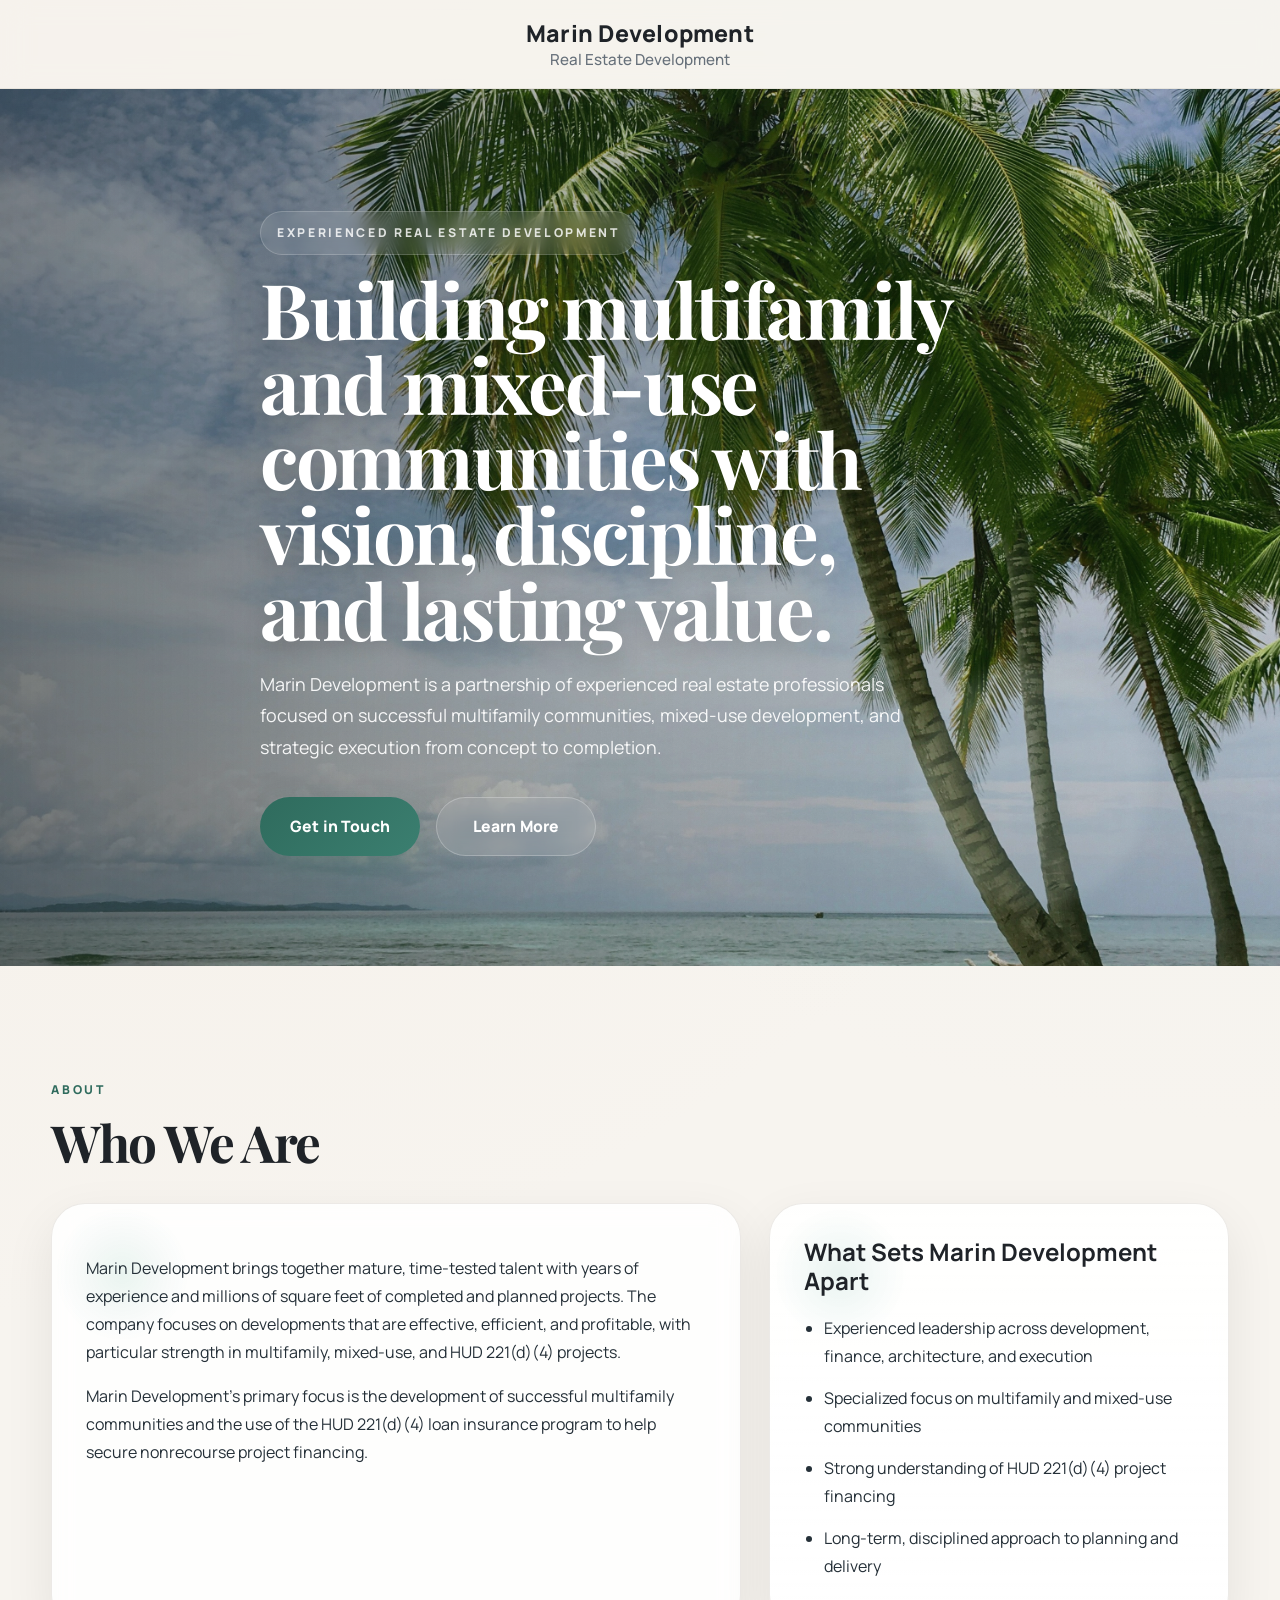
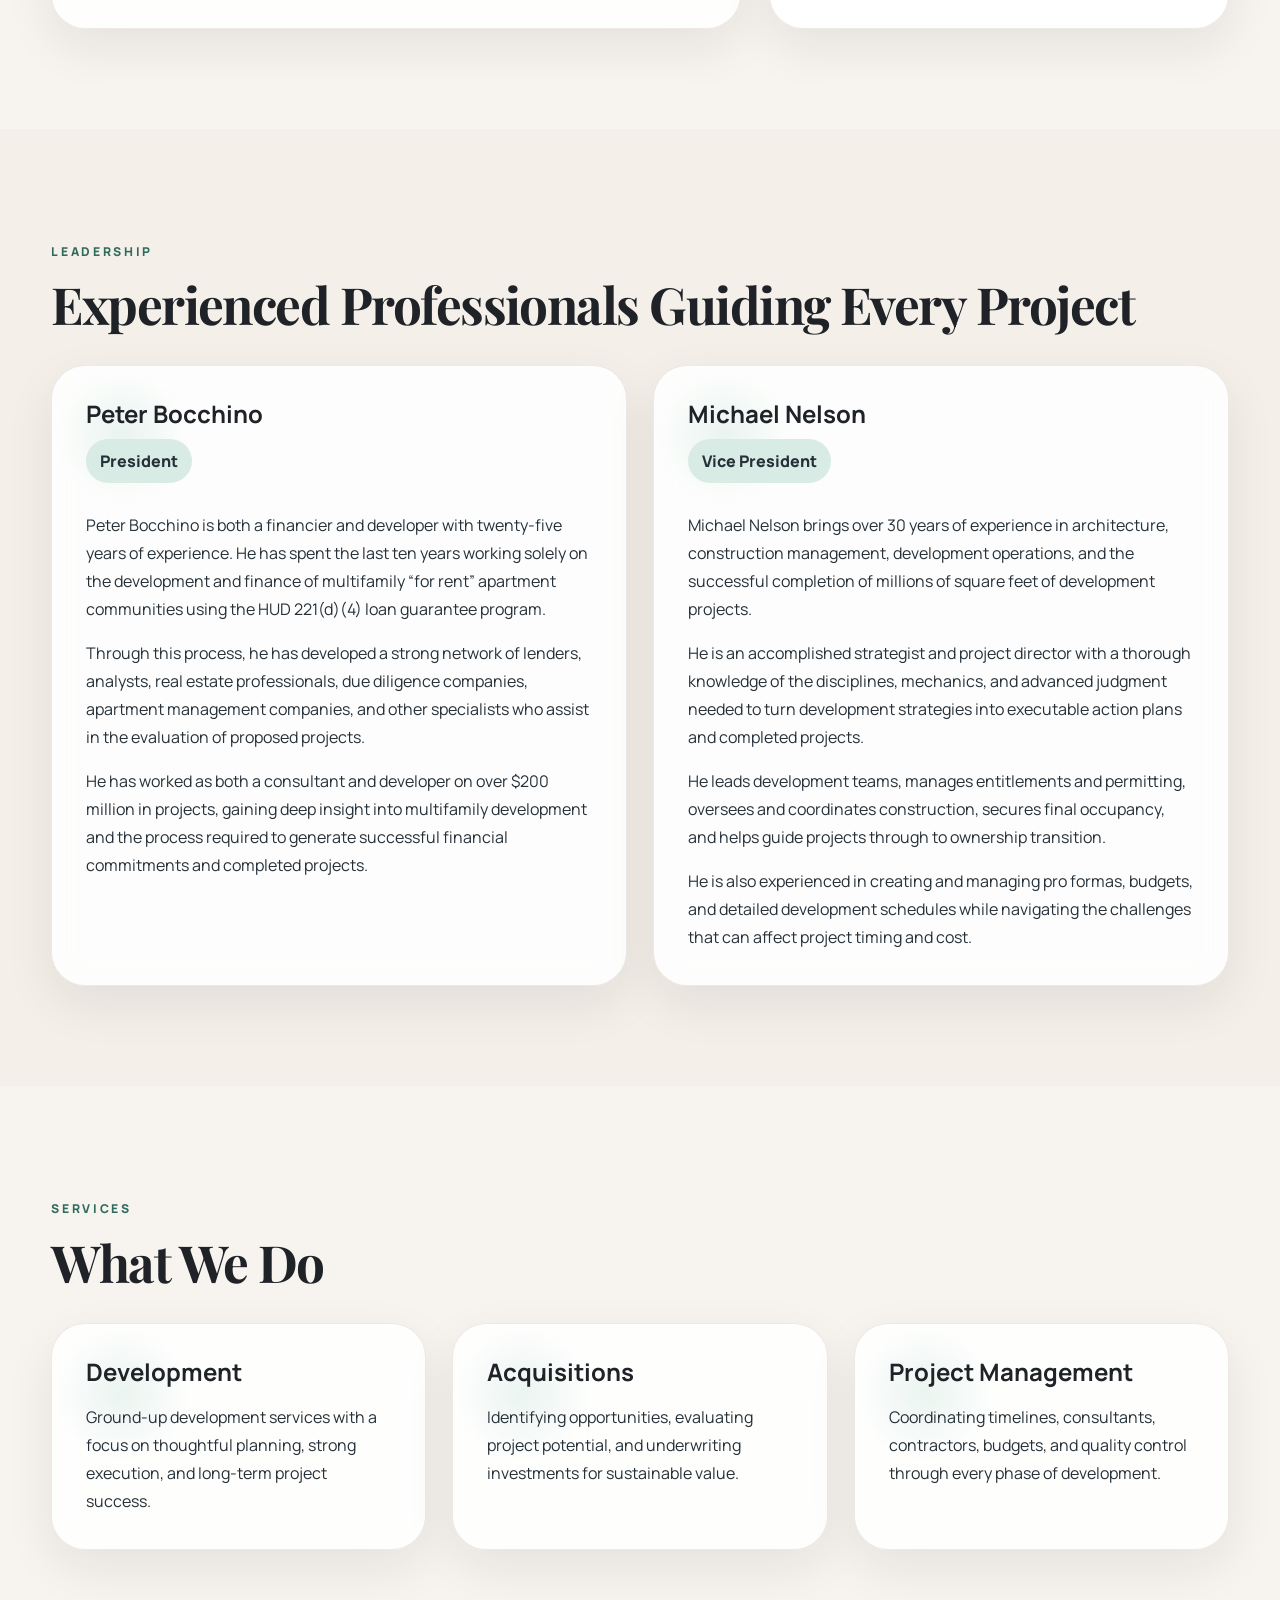
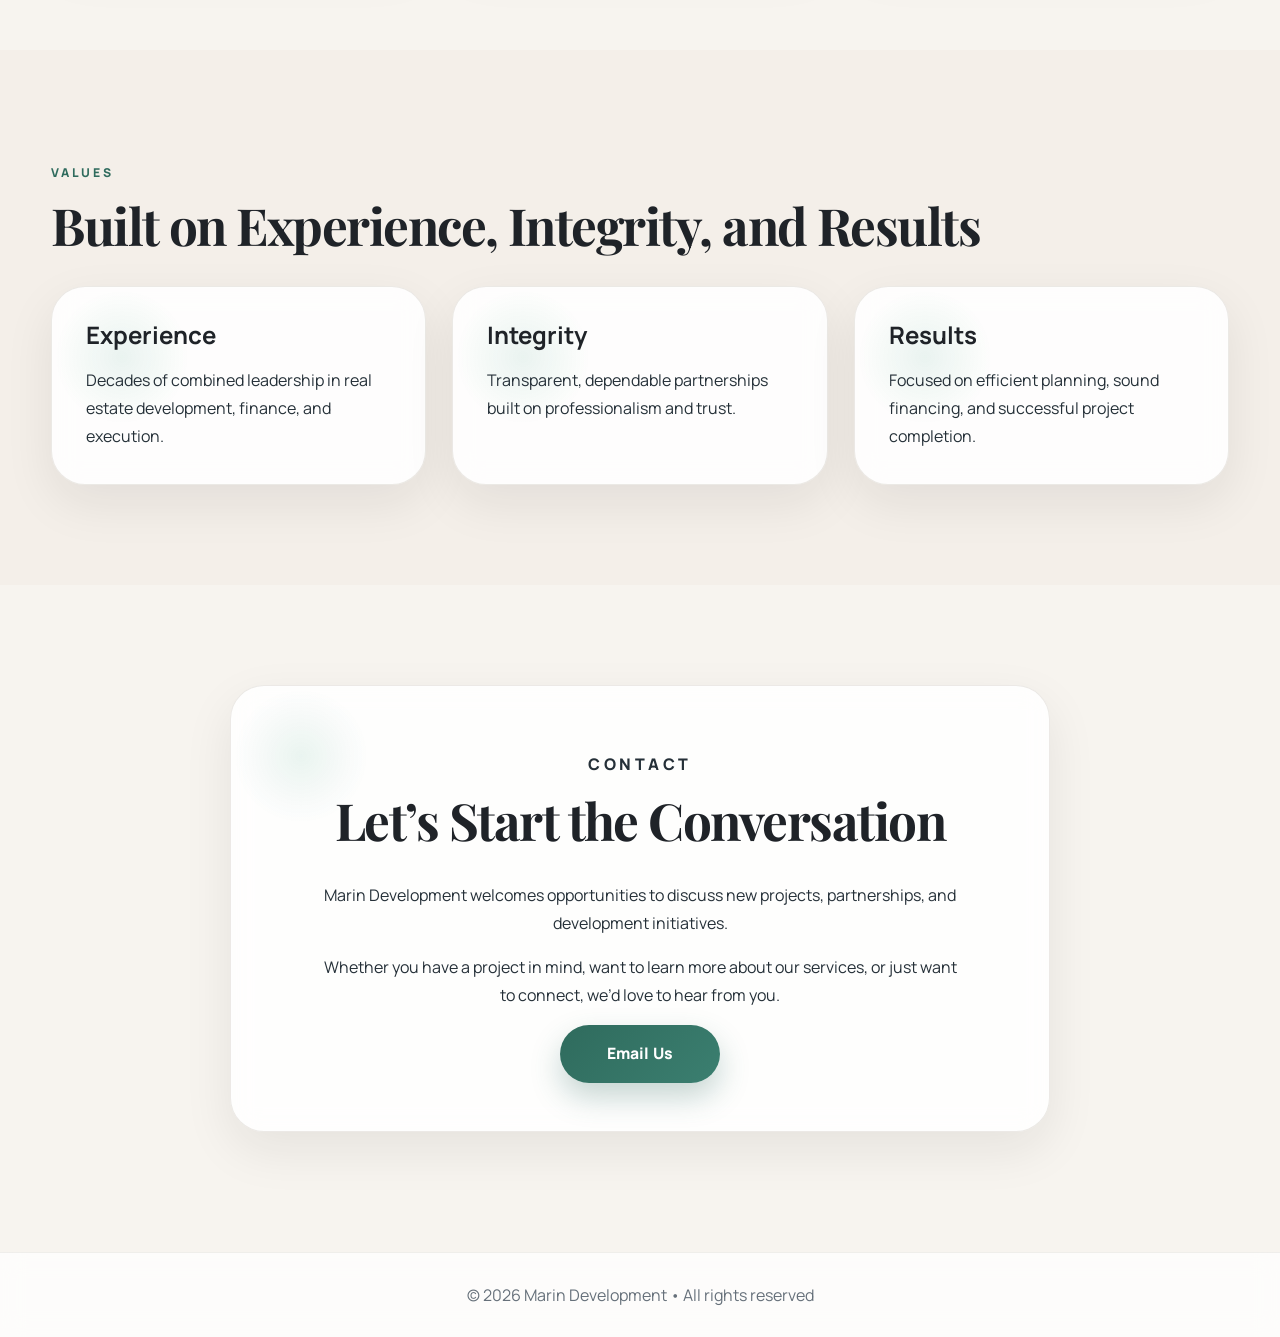
==== index.html @ bbf85ae3 "polish" ====
<!DOCTYPE html>
<html lang="en">
<head>
  <meta charset="UTF-8" />
  <meta name="viewport" content="width=device-width, initial-scale=1.0" />
  <title>Marin Development | Real Estate Development</title>
  <link rel="stylesheet" href="styles.css" />
</head>
<body>
<header class="minimal-header">
  <div class="container">
    <div class="brand center">
      <strong>Marin Development</strong>
      <span>Real Estate Development</span>
    </div>
  </div>
</header>

  <main>
    <section id="home" class="hero hero-home">
      <div class="container hero-content">
        <p class="eyebrow">Experienced Real Estate Development</p>
        <h1>Building multifamily and mixed-use communities with vision, discipline, and lasting value.</h1>
        <p class="hero-text">
          Marin Development is a partnership of experienced real estate professionals
          focused on successful multifamily communities, mixed-use development, and
          strategic execution from concept to completion.
        </p>
        <div class="hero-actions">
          <a class="btn" href="#contact">Get in Touch</a>
          <a class="btn btn-secondary" href="#about">Learn More</a>
        </div>
      </div>
    </section>

    <section id="about" class="section">
      <div class="container">
        <p class="section-kicker">About</p>
        <h2 class="section-title">Who We Are</h2>

        <div class="about-layout">
          <div class="card">
            <p>
              Marin Development brings together mature, time-tested talent with years of
              experience and millions of square feet of completed and planned projects.
              The company focuses on developments that are effective, efficient, and profitable,
              with particular strength in multifamily, mixed-use, and HUD 221(d)(4) projects.
            </p>
            <p>
              Marin Development’s primary focus is the development of successful multifamily
              communities and the use of the HUD 221(d)(4) loan insurance program to help
              secure nonrecourse project financing.
            </p>
          </div>

          <div class="card highlight-card">
            <h3>What Sets Marin Development Apart</h3>
            <ul class="feature-list">
              <li>Experienced leadership across development, finance, architecture, and execution</li>
              <li>Specialized focus on multifamily and mixed-use communities</li>
              <li>Strong understanding of HUD 221(d)(4) project financing</li>
              <li>Long-term, disciplined approach to planning and delivery</li>
            </ul>
          </div>
        </div>
      </div>
    </section>

    <section id="leadership" class="section section-alt">
      <div class="container">
        <p class="section-kicker">Leadership</p>
        <h2 class="section-title">Experienced Professionals Guiding Every Project</h2>

        <div class="grid leadership-grid">
          <div class="card leader-card">
            <h3>Peter Bocchino</h3>
            <p class="role">President</p>
            <p>
              Peter Bocchino is both a financier and developer with twenty-five years of
              experience. He has spent the last ten years working solely on the development
              and finance of multifamily “for rent” apartment communities using the HUD
              221(d)(4) loan guarantee program.
            </p>
            <p>
              Through this process, he has developed a strong network of lenders, analysts,
              real estate professionals, due diligence companies, apartment management
              companies, and other specialists who assist in the evaluation of proposed projects.
            </p>
            <p>
              He has worked as both a consultant and developer on over $200 million in projects,
              gaining deep insight into multifamily development and the process required to
              generate successful financial commitments and completed projects.
            </p>
          </div>

          <div class="card leader-card">
            <h3>Michael Nelson</h3>
            <p class="role">Vice President</p>
            <p>
              Michael Nelson brings over 30 years of experience in architecture, construction
              management, development operations, and the successful completion of millions
              of square feet of development projects.
            </p>
            <p>
              He is an accomplished strategist and project director with a thorough knowledge
              of the disciplines, mechanics, and advanced judgment needed to turn development
              strategies into executable action plans and completed projects.
            </p>
            <p>
              He leads development teams, manages entitlements and permitting, oversees and
              coordinates construction, secures final occupancy, and helps guide projects
              through to ownership transition.
            </p>
            <p>
              He is also experienced in creating and managing pro formas, budgets, and detailed
              development schedules while navigating the challenges that can affect project
              timing and cost.
            </p>
          </div>
        </div>
      </div>
    </section>

    <section id="services" class="section">
      <div class="container">
        <p class="section-kicker">Services</p>
        <h2 class="section-title">What We Do</h2>

        <section class="grid">
          <div class="card">
            <h3>Development</h3>
            <p>
              Ground-up development services with a focus on thoughtful planning,
              strong execution, and long-term project success.
            </p>
          </div>
          <div class="card">
            <h3>Acquisitions</h3>
            <p>
              Identifying opportunities, evaluating project potential, and underwriting
              investments for sustainable value.
            </p>
          </div>
          <div class="card">
            <h3>Project Management</h3>
            <p>
              Coordinating timelines, consultants, contractors, budgets, and quality control
              through every phase of development.
            </p>
          </div>
        </section>
      </div>
    </section>

    <section id="values" class="section section-alt">
      <div class="container">
        <p class="section-kicker">Values</p>
        <h2 class="section-title">Built on Experience, Integrity, and Results</h2>

        <section class="grid">
          <div class="card">
            <h3>Experience</h3>
            <p>Decades of combined leadership in real estate development, finance, and execution.</p>
          </div>
          <div class="card">
            <h3>Integrity</h3>
            <p>Transparent, dependable partnerships built on professionalism and trust.</p>
          </div>
          <div class="card">
            <h3>Results</h3>
            <p>Focused on efficient planning, sound financing, and successful project completion.</p>
          </div>
        </section>
      </div>
    </section>

    <section id="contact" class="section contact-section">
      <div class="container">
        <div class="card contact-card">
          <p class="section-kicker">Contact</p>
          <h2 class="section-title">Let’s Start the Conversation</h2>
          <p>
            Marin Development welcomes opportunities to discuss new projects,
            partnerships, and development initiatives.
          </p>
          <p>
            Whether you have a project in mind, want to learn more about our services,
            or just want to connect, we’d love to hear from you.
          </p>
          <a class="btn" href="mailto:peterabocchino@cox.net">Email Us</a>
        </div>
      </div>
    </section>
  </main>

  <footer class="footer">
    <div class="container">
      © <span id="year"></span> Marin Development • All rights reserved
    </div>
  </footer>

  <script>
    document.getElementById("year").textContent = new Date().getFullYear();
  </script>
</body>
</html>
---- styles.css ----
@import url('https://fonts.googleapis.com/css2?family=Manrope:wght@400;500;600;700;800&family=Playfair+Display:wght@600;700&display=swap');

html {
  scroll-behavior: smooth;
}

:root {
  --bg: #f7f4ef;
  --bg-soft: #f1ebe3;
  --surface: rgba(255, 255, 255, 0.72);
  --surface-strong: rgba(255, 255, 255, 0.88);
  --text: #1f2328;
  --muted: #66707a;
  --primary: #2f6b5d;
  --primary-dark: #214d43;
  --primary-soft: #d8ebe5;
  --accent: #ead7c2;
  --border: rgba(83, 63, 42, 0.11);
  --shadow: 0 18px 50px rgba(23, 29, 28, 0.08);
  --shadow-hover: 0 28px 70px rgba(23, 29, 28, 0.14);
  --radius-xl: 34px;
  --radius-lg: 26px;
  --radius-md: 18px;
  --max-width: 1180px;
}

* {
  box-sizing: border-box;
}

body {
  margin: 0;
  font-family: "Manrope", Arial, Helvetica, sans-serif;
  color: var(--text);
  background:
    radial-gradient(circle at top left, rgba(234, 215, 194, 0.22), transparent 28%),
    radial-gradient(circle at top right, rgba(216, 235, 229, 0.26), transparent 24%),
    var(--bg);
  line-height: 1.75;
}

img {
  max-width: 100%;
  display: block;
}

a {
  color: inherit;
  text-decoration: none;
}

.container {
  width: min(92%, var(--max-width));
  margin: 0 auto;
}

header {
  position: sticky;
  top: 0;
  z-index: 1000;
  backdrop-filter: blur(14px);
  background: rgba(247, 244, 239, 0.78);
  border-bottom: 1px solid rgba(83, 63, 42, 0.08);
}

.minimal-header {
  padding: 20px 0;
}

.brand {
  display: flex;
  flex-direction: column;
  line-height: 1.15;
}

.brand.center {
  align-items: center;
  text-align: center;
}

.brand strong {
  font-size: 1.45rem;
  font-weight: 800;
  letter-spacing: 0.01em;
}

.brand span {
  margin-top: 4px;
  font-size: 0.95rem;
  color: var(--muted);
  font-weight: 500;
}

.hero {
  position: relative;
  overflow: hidden;
}

.hero-home {
  min-height: 88vh;
  display: flex;
  align-items: center;
  background:
    linear-gradient(90deg, rgba(18, 25, 24, 0.58) 0%, rgba(18, 25, 24, 0.34) 42%, rgba(18, 25, 24, 0.18) 100%),
    url("beach.jpg") center center / cover no-repeat;
}

.hero-home::before,
.hero-home::after {
  content: "";
  position: absolute;
  border-radius: 999px;
  pointer-events: none;
  filter: blur(8px);
}

.hero-home::before {
  width: 340px;
  height: 340px;
  left: -110px;
  top: 80px;
  background: rgba(255, 255, 255, 0.10);
}

.hero-home::after {
  width: 240px;
  height: 240px;
  right: 10%;
  bottom: 60px;
  background: rgba(216, 235, 229, 0.14);
}

.hero-content {
  position: relative;
  z-index: 2;
  max-width: 760px;
  padding: 110px 0 110px;
  color: #fff;
}

.eyebrow,
.section-kicker {
  display: inline-block;
  letter-spacing: 0.22em;
  text-transform: uppercase;
  font-size: 0.76rem;
  font-weight: 800;
  margin-bottom: 16px;
}

.eyebrow {
  color: rgba(255, 255, 255, 0.82);
  padding: 10px 16px;
  border-radius: 999px;
  background: rgba(255, 255, 255, 0.10);
  border: 1px solid rgba(255, 255, 255, 0.18);
  backdrop-filter: blur(8px);
}

.section-kicker {
  color: var(--primary);
}

.hero h1 {
  margin: 0 0 22px;
  font-family: "Playfair Display", Georgia, serif;
  font-size: clamp(3rem, 6vw, 5.5rem);
  line-height: 0.98;
  letter-spacing: -0.03em;
  max-width: 900px;
  text-wrap: balance;
  color: #fff;
  text-shadow: 0 8px 24px rgba(0, 0, 0, 0.20);
}

.hero-text {
  max-width: 680px;
  margin: 0 0 34px;
  font-size: 1.12rem;
  color: rgba(255, 255, 255, 0.92);
}

.hero-actions {
  display: flex;
  gap: 16px;
  flex-wrap: wrap;
}

.btn {
  display: inline-flex;
  align-items: center;
  justify-content: center;
  min-width: 160px;
  padding: 15px 28px;
  border-radius: 999px;
  font-weight: 800;
  font-size: 0.98rem;
  letter-spacing: 0.01em;
  transition:
    transform 0.22s ease,
    box-shadow 0.22s ease,
    background 0.22s ease,
    border-color 0.22s ease;
}

.btn:hover {
  transform: translateY(-3px) scale(1.01);
}

.btn {
  color: #fff;
  background: linear-gradient(135deg, var(--primary), #3b7f70);
  box-shadow: 0 14px 30px rgba(47, 107, 93, 0.28);
}

.btn:hover {
  background: linear-gradient(135deg, var(--primary-dark), var(--primary));
  box-shadow: 0 20px 34px rgba(33, 77, 67, 0.34);
}

.btn-secondary {
  background: rgba(255, 255, 255, 0.10);
  color: #fff;
  border: 1px solid rgba(255, 255, 255, 0.24);
  box-shadow: none;
  backdrop-filter: blur(10px);
}

.btn-secondary:hover {
  background: rgba(255, 255, 255, 0.18);
  box-shadow: 0 14px 30px rgba(0, 0, 0, 0.12);
}

.section {
  position: relative;
  padding: 100px 0;
}

.section-alt {
  background:
    linear-gradient(180deg, rgba(255, 255, 255, 0.20), rgba(255, 255, 255, 0.20)),
    var(--bg-soft);
}

.section-title {
  margin: 0 0 34px;
  font-family: "Playfair Display", Georgia, serif;
  font-size: clamp(2.5rem, 4vw, 4rem);
  line-height: 1.04;
  letter-spacing: -0.03em;
  text-wrap: balance;
}

.about-layout {
  display: grid;
  grid-template-columns: 1.5fr 1fr;
  gap: 28px;
}

.grid {
  display: grid;
  grid-template-columns: repeat(3, 1fr);
  gap: 26px;
}

.leadership-grid {
  grid-template-columns: repeat(2, 1fr);
}

.card {
  position: relative;
  overflow: hidden;
  background: var(--surface-strong);
  border: 1px solid var(--border);
  border-radius: var(--radius-xl);
  padding: 34px;
  box-shadow: var(--shadow);
  backdrop-filter: blur(14px);
  transition:
    transform 0.25s ease,
    box-shadow 0.25s ease,
    border-color 0.25s ease;
}

.card::before {
  content: "";
  position: absolute;
  inset: 0 auto auto 0;
  width: 140px;
  height: 140px;
  background: radial-gradient(circle, rgba(216, 235, 229, 0.55), transparent 68%);
  pointer-events: none;
}

.card:hover {
  transform: translateY(-6px);
  box-shadow: var(--shadow-hover);
  border-color: rgba(47, 107, 93, 0.16);
}

.card h3 {
  position: relative;
  margin: 0 0 12px;
  font-size: 1.5rem;
  line-height: 1.2;
}

.card p,
.card li {
  position: relative;
  font-size: 1rem;
  color: #253038;
}

.card p:last-child {
  margin-bottom: 0;
}

.highlight-card {
  background:
    linear-gradient(180deg, rgba(255, 255, 255, 0.75), rgba(255, 255, 255, 0.88)),
    var(--surface);
}

.feature-list {
  padding-left: 20px;
  margin: 18px 0 0;
}

.feature-list li {
  margin-bottom: 14px;
}

.role {
  display: inline-block;
  margin: -2px 0 12px;
  padding: 8px 14px;
  border-radius: 999px;
  background: var(--primary-soft);
  color: var(--primary-dark);
  font-size: 0.9rem;
  font-weight: 800;
}

.contact-section {
  padding-bottom: 120px;
}

.contact-card {
  max-width: 820px;
  margin: 0 auto;
  text-align: center;
  padding: 48px 42px;
}

.contact-card p {
  max-width: 640px;
  margin-left: auto;
  margin-right: auto;
}

.footer {
  border-top: 1px solid rgba(83, 63, 42, 0.08);
  padding: 28px 0;
  text-align: center;
  color: var(--muted);
  background: rgba(255, 255, 255, 0.75);
  backdrop-filter: blur(12px);
}

@media (max-width: 980px) {
  .about-layout,
  .grid,
  .leadership-grid {
    grid-template-columns: 1fr;
  }

  .hero-home {
    min-height: auto;
  }

  .hero-content {
    padding: 92px 0 84px;
  }

  .section {
    padding: 82px 0;
  }
}

@media (max-width: 640px) {
  .minimal-header {
    padding: 16px 0;
  }

  .brand strong {
    font-size: 1.2rem;
  }

  .hero h1 {
    font-size: clamp(2.4rem, 10vw, 3.5rem);
  }

  .hero-text {
    font-size: 1rem;
  }

  .card,
  .contact-card {
    padding: 26px;
    border-radius: 24px;
  }

  .btn {
    width: 100%;
  }

  .hero-actions {
    flex-direction: column;
  }

  .section-title {
    font-size: clamp(2rem, 9vw, 2.7rem);
  }
}
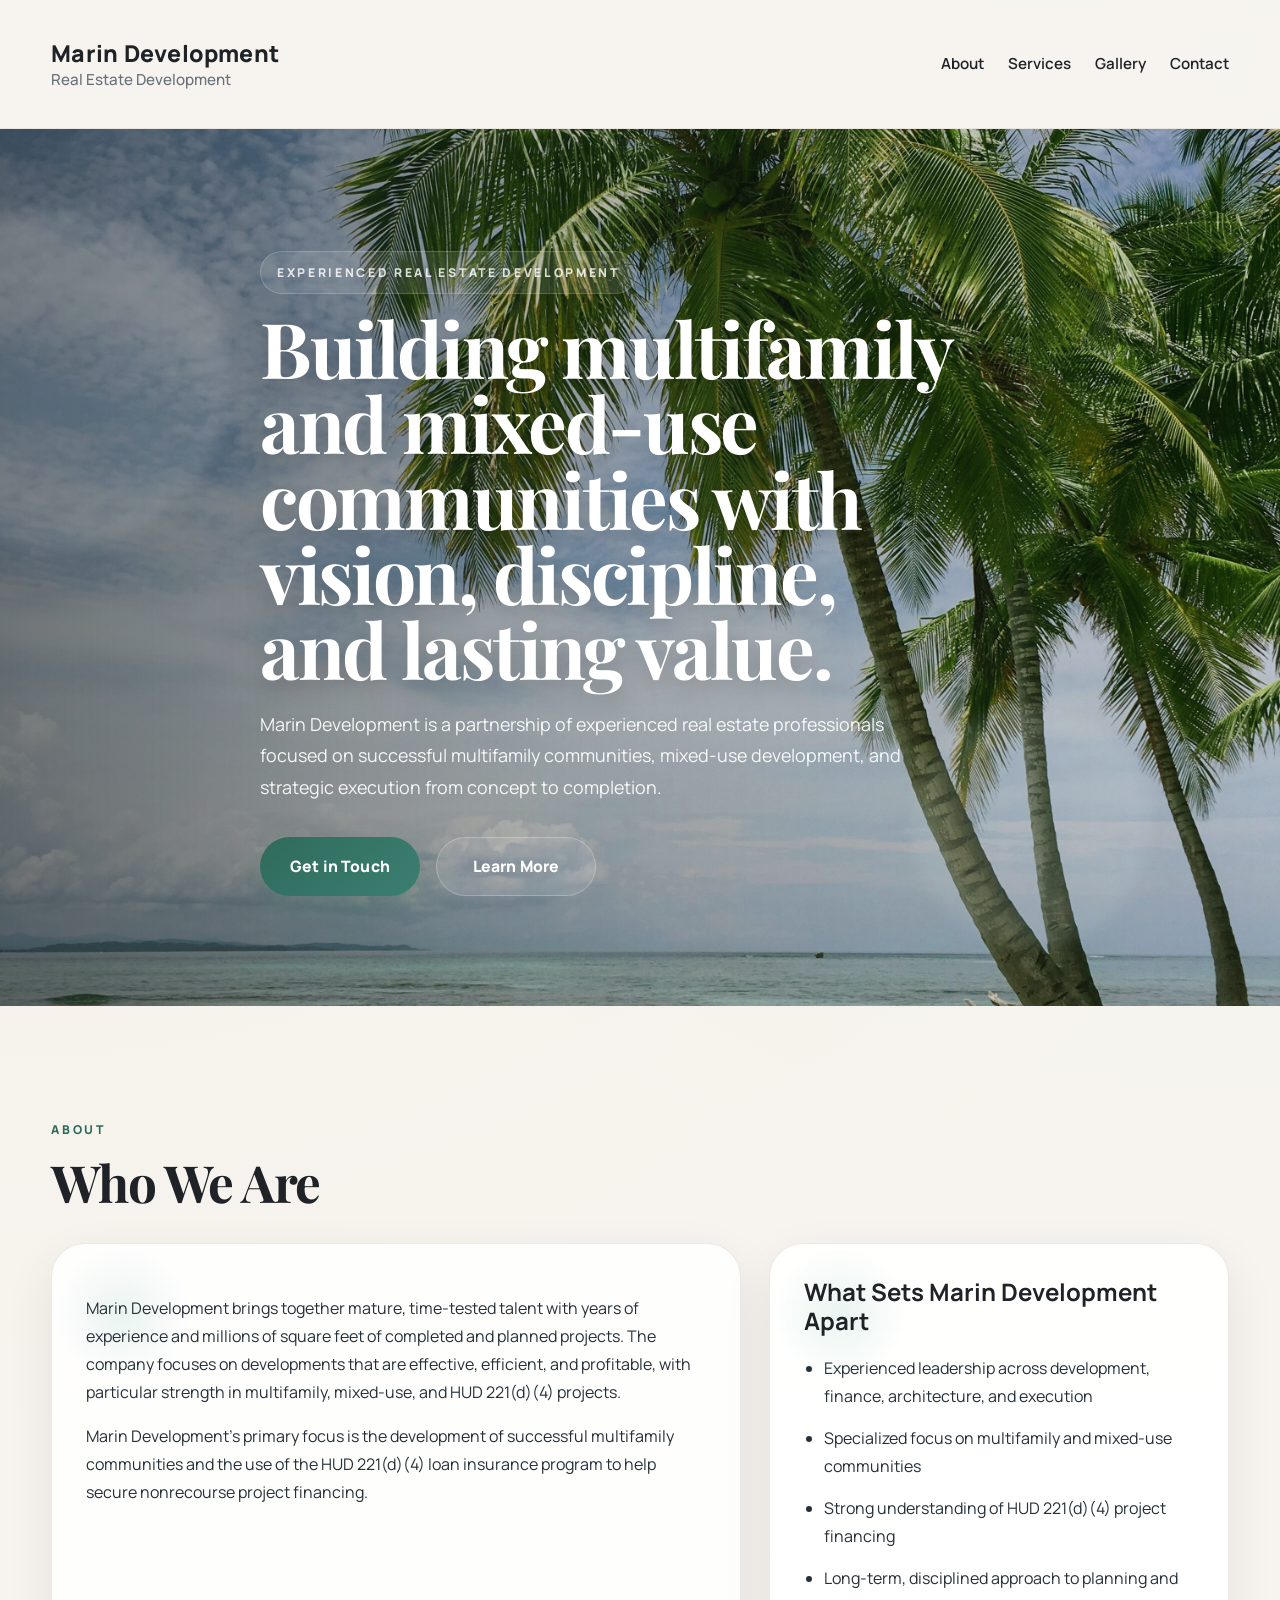
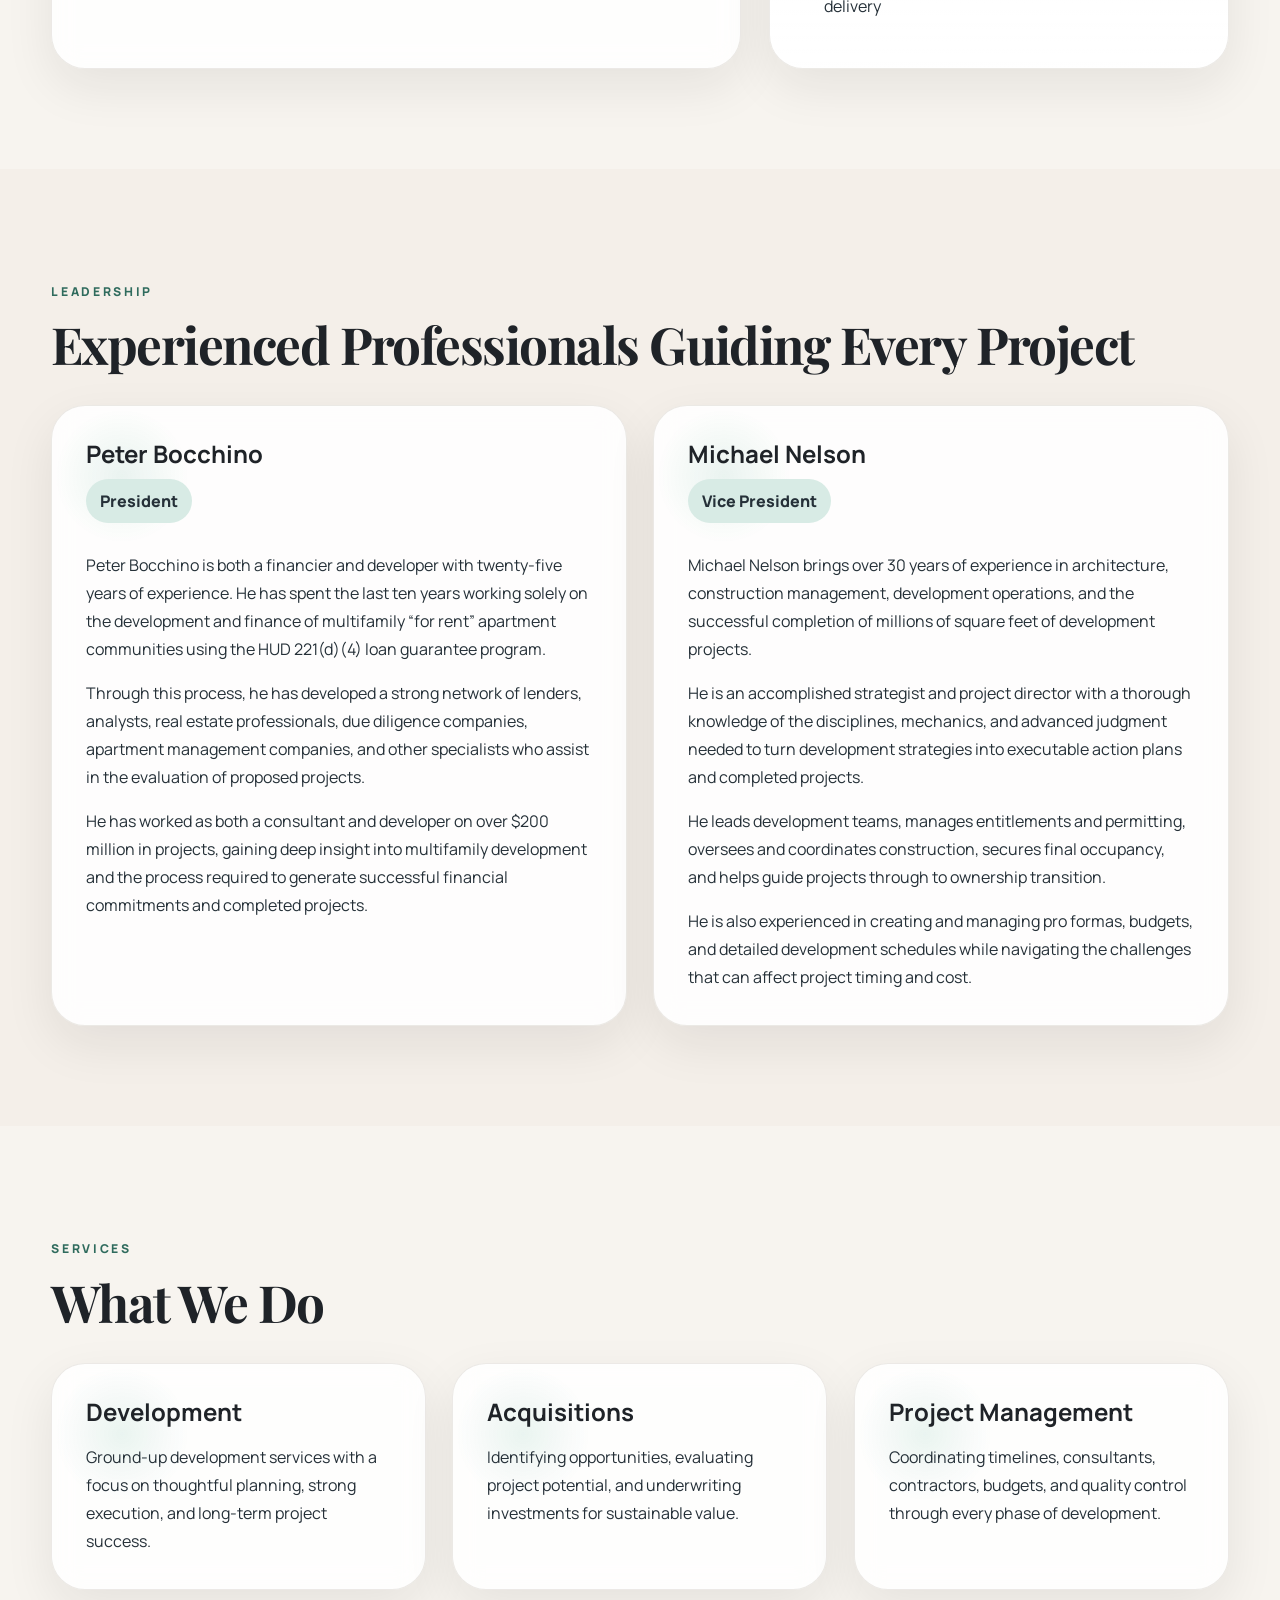
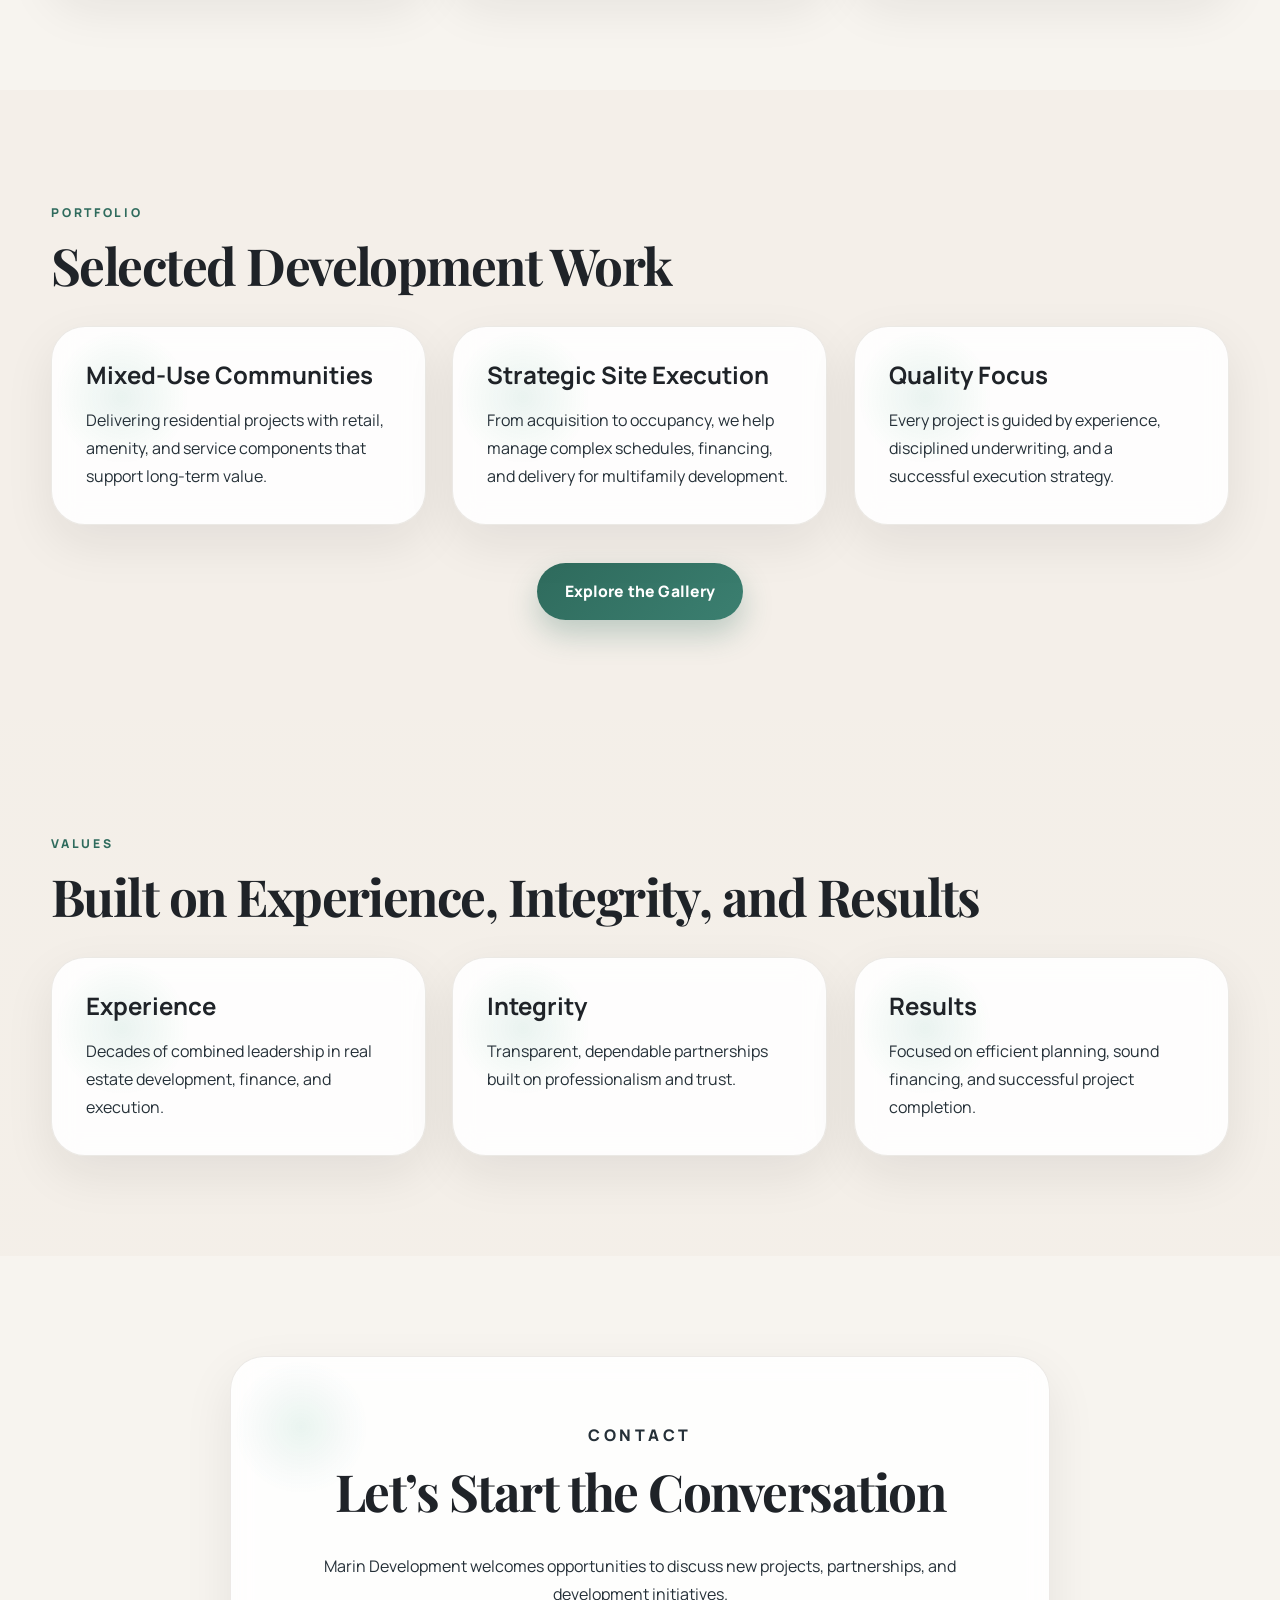
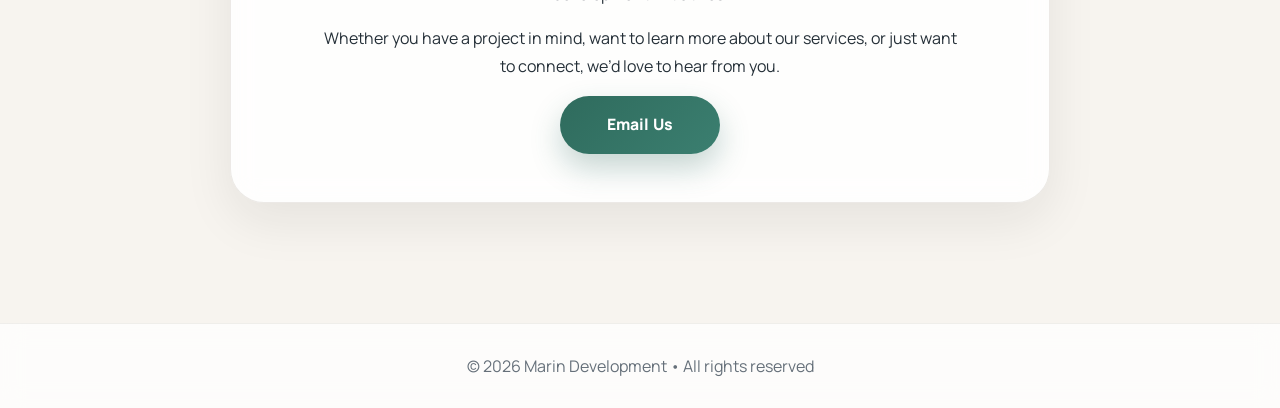
==== commit bcccbf97: "Add gallery page and implement lightbox functionality; update header navigation" ====
--- a/index.html
+++ b/index.html
@@ -8,11 +8,17 @@
 </head>
 <body>
 <header class="minimal-header">
-  <div class="container">
-    <div class="brand center">
+  <div class="container header-nav">
+    <a class="brand" href="index.html">
       <strong>Marin Development</strong>
       <span>Real Estate Development</span>
-    </div>
+    </a>
+    <nav class="site-nav">
+      <a href="#about">About</a>
+      <a href="#services">Services</a>
+      <a href="gallery.html">Gallery</a>
+      <a href="#contact">Contact</a>
+    </nav>
   </div>
 </header>
 
@@ -152,6 +158,32 @@
       </div>
     </section>
 
+    <section id="projects" class="section section-alt">
+      <div class="container">
+        <p class="section-kicker">Portfolio</p>
+        <h2 class="section-title">Selected Development Work</h2>
+
+        <div class="grid">
+          <div class="card">
+            <h3>Mixed-Use Communities</h3>
+            <p>Delivering residential projects with retail, amenity, and service components that support long-term value.</p>
+          </div>
+          <div class="card">
+            <h3>Strategic Site Execution</h3>
+            <p>From acquisition to occupancy, we help manage complex schedules, financing, and delivery for multifamily development.</p>
+          </div>
+          <div class="card">
+            <h3>Quality Focus</h3>
+            <p>Every project is guided by experience, disciplined underwriting, and a successful execution strategy.</p>
+          </div>
+        </div>
+
+        <div class="section-footer">
+          <a class="btn" href="gallery.html">Explore the Gallery</a>
+        </div>
+      </div>
+    </section>
+
     <section id="values" class="section section-alt">
       <div class="container">
         <p class="section-kicker">Values</p>
@@ -202,5 +234,6 @@
   <script>
     document.getElementById("year").textContent = new Date().getFullYear();
   </script>
+  <script src="gallery.js"></script>
 </body>
 </html>
--- a/styles.css
+++ b/styles.css
@@ -59,8 +59,203 @@
   top: 0;
   z-index: 1000;
   backdrop-filter: blur(14px);
-  background: rgba(247, 244, 239, 0.78);
+  background: rgba(247, 244, 239, 0.88);
   border-bottom: 1px solid rgba(83, 63, 42, 0.08);
+}
+
+.header-nav {
+  display: flex;
+  align-items: center;
+  justify-content: space-between;
+  gap: 16px;
+  padding: 20px 0;
+}
+
+.site-nav {
+  display: flex;
+  align-items: center;
+  gap: 24px;
+  flex-wrap: wrap;
+}
+
+.site-nav a {
+  color: var(--text);
+  font-size: 0.95rem;
+  font-weight: 600;
+  transition: color 0.22s ease;
+}
+
+.site-nav a:hover {
+  color: var(--primary-dark);
+}
+
+.section-footer {
+  margin-top: 38px;
+  display: flex;
+  justify-content: center;
+}
+
+.section-intro {
+  max-width: 760px;
+  margin: 0 0 36px;
+  color: var(--muted);
+}
+
+.gallery-grid {
+  display: grid;
+  grid-template-columns: repeat(3, minmax(0, 1fr));
+  gap: 24px;
+}
+
+.project-card {
+  border-radius: var(--radius-xl);
+  overflow: hidden;
+  box-shadow: var(--shadow);
+  background: var(--surface-strong);
+  border: 1px solid var(--border);
+  transition: transform 0.25s ease, box-shadow 0.25s ease;
+}
+
+.project-card:hover {
+  transform: translateY(-6px);
+  box-shadow: var(--shadow-hover);
+}
+
+.project-card img {
+  width: 100%;
+  height: 260px;
+  object-fit: cover;
+}
+
+.project-card-content {
+  padding: 24px;
+}
+
+.project-card-content h3 {
+  margin: 0 0 10px;
+  font-size: 1.25rem;
+}
+
+.hero-gallery {
+  min-height: 58vh;
+  display: flex;
+  align-items: center;
+  background: linear-gradient(135deg, rgba(47, 107, 93, 0.92), rgba(250, 243, 235, 0.95));
+}
+
+.hero-gallery .hero-content {
+  color: #1f2328;
+}
+
+.hero-gallery .hero h1 {
+  color: #13221c;
+  text-shadow: none;
+}
+
+.hero-gallery .eyebrow {
+  background: rgba(255, 255, 255, 0.9);
+  color: var(--primary-dark);
+  border: 1px solid rgba(47, 107, 93, 0.12);
+}
+
+.hero-gallery .hero-text {
+  color: rgba(31, 35, 40, 0.92);
+}
+
+/* Gallery image animations and lightbox */
+.gallery-image {
+  width: 100%;
+  height: 260px;
+  object-fit: cover;
+  display: block;
+  transition: transform 0.45s cubic-bezier(.2,.9,.3,1), filter 0.35s ease, opacity 0.45s ease;
+  will-change: transform, opacity;
+}
+
+.project-card:hover .gallery-image {
+  transform: scale(1.03) translateY(-4px);
+}
+
+.gallery-image[loading="lazy"] {
+  opacity: 0.92;
+}
+
+.gallery-grid .project-card {
+  overflow: hidden;
+}
+
+.lightbox {
+  position: fixed;
+  inset: 0;
+  display: none;
+  align-items: center;
+  justify-content: center;
+  background: rgba(11,12,14,0.6);
+  z-index: 2000;
+}
+
+.lightbox[aria-hidden="false"] {
+  display: flex;
+}
+
+.lightbox-inner {
+  max-width: 92vw;
+  max-height: 86vh;
+  text-align: center;
+}
+
+.lightbox-image {
+  max-width: 100%;
+  max-height: 78vh;
+  border-radius: 14px;
+  box-shadow: 0 36px 80px rgba(0,0,0,0.5);
+  transition: transform 0.28s ease, opacity 0.28s ease;
+}
+
+.lightbox-caption {
+  color: #fff;
+  margin-top: 14px;
+  opacity: 0.9;
+}
+
+.lightbox-close,
+.lightbox-prev,
+.lightbox-next {
+  position: absolute;
+  background: rgba(0,0,0,0.46);
+  color: #fff;
+  border: none;
+  padding: 10px 14px;
+  font-size: 22px;
+  border-radius: 8px;
+  cursor: pointer;
+}
+
+.lightbox-close { top: 22px; right: 22px; }
+.lightbox-prev { left: 22px; }
+.lightbox-next { right: 22px; }
+
+.lightbox-close:hover,
+.lightbox-prev:hover,
+.lightbox-next:hover {
+  transform: translateY(-2px);
+}
+
+/* Scroll reveal animations */
+.reveal {
+  opacity: 0;
+  transform: translateY(18px) scale(0.996);
+  transition: opacity 620ms cubic-bezier(.2,.9,.3,1), transform 620ms cubic-bezier(.2,.9,.3,1);
+  will-change: opacity, transform;
+}
+
+.reveal.active {
+  opacity: 1;
+  transform: translateY(0) scale(1);
+}
+
+@media (prefers-reduced-motion: reduce) {
+  .reveal { transition: none; transform: none; }
 }
 
 .minimal-header {
@@ -371,7 +566,8 @@
 @media (max-width: 980px) {
   .about-layout,
   .grid,
-  .leadership-grid {
+  .leadership-grid,
+  .gallery-grid {
     grid-template-columns: 1fr;
   }
 
@@ -385,6 +581,16 @@
 
   .section {
     padding: 82px 0;
+  }
+
+  .header-nav {
+    flex-direction: column;
+    align-items: stretch;
+    gap: 12px;
+  }
+
+  .site-nav {
+    justify-content: flex-start;
   }
 }
 
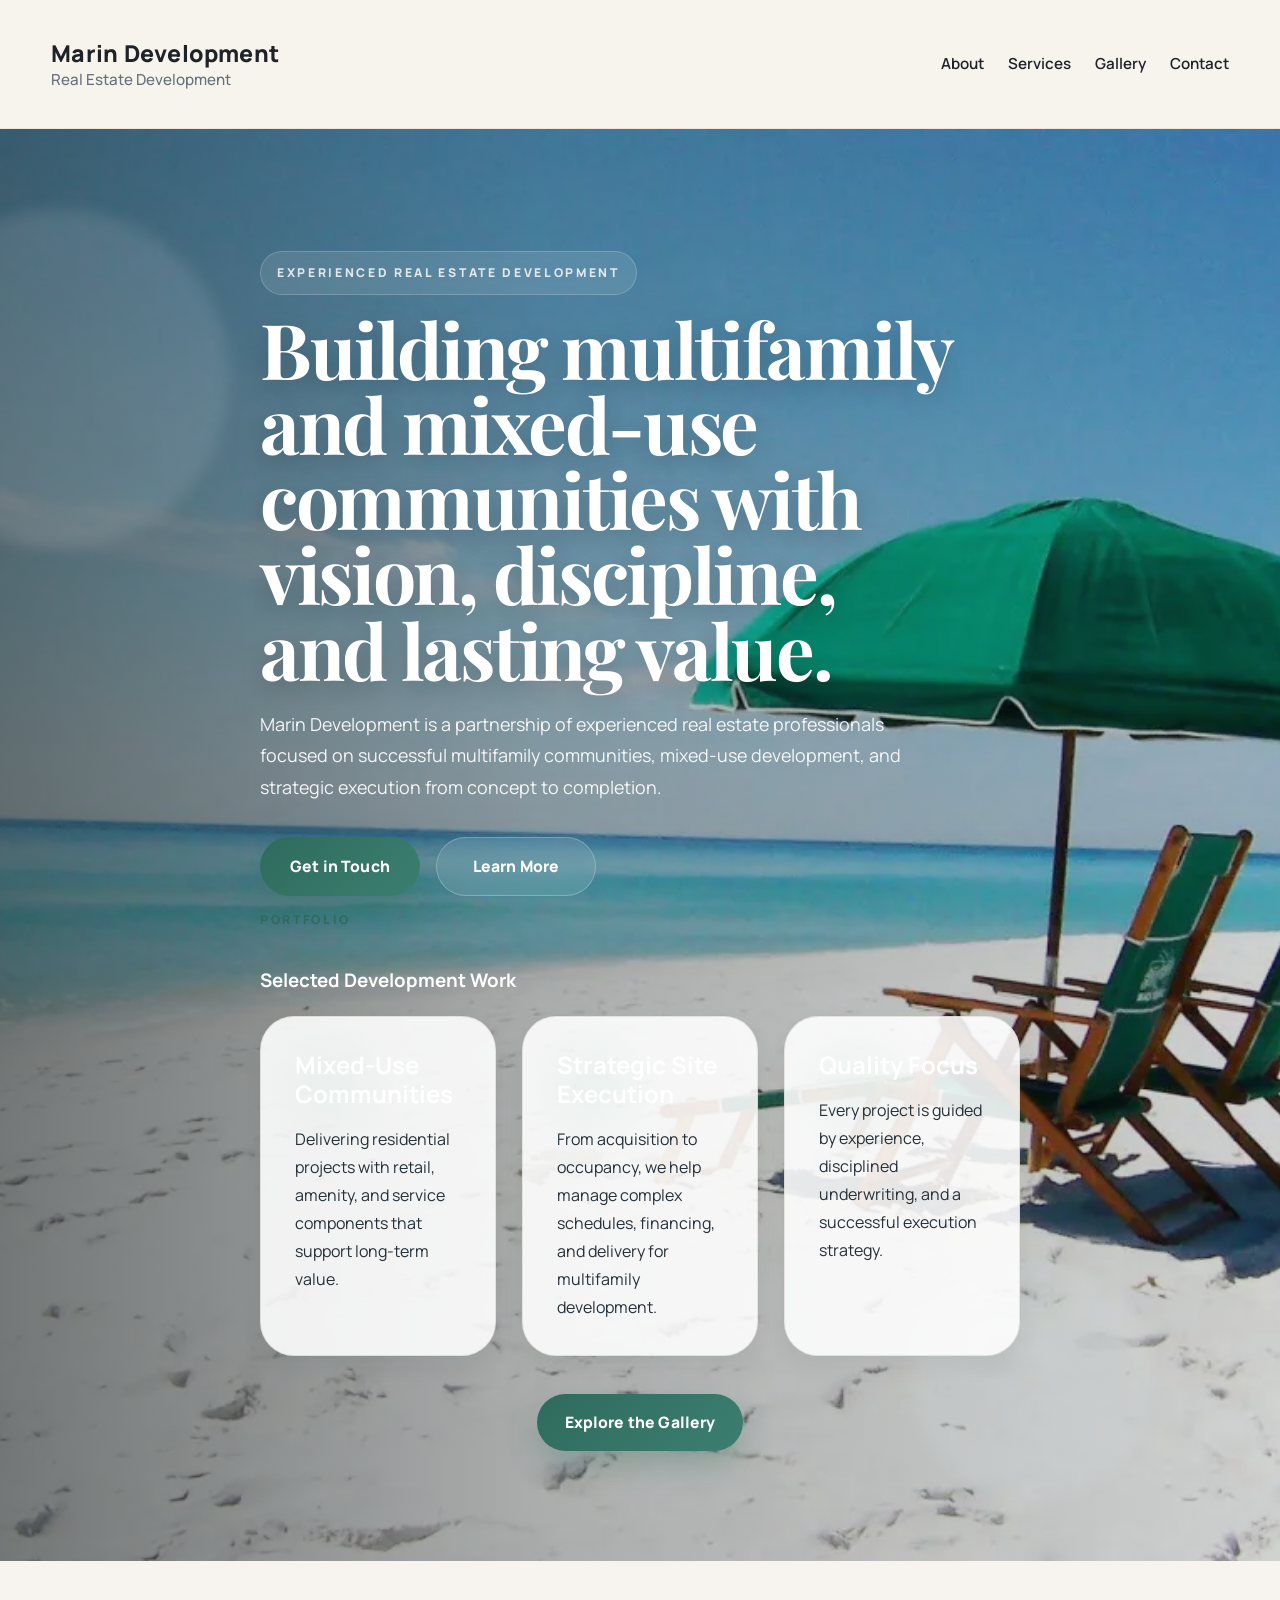
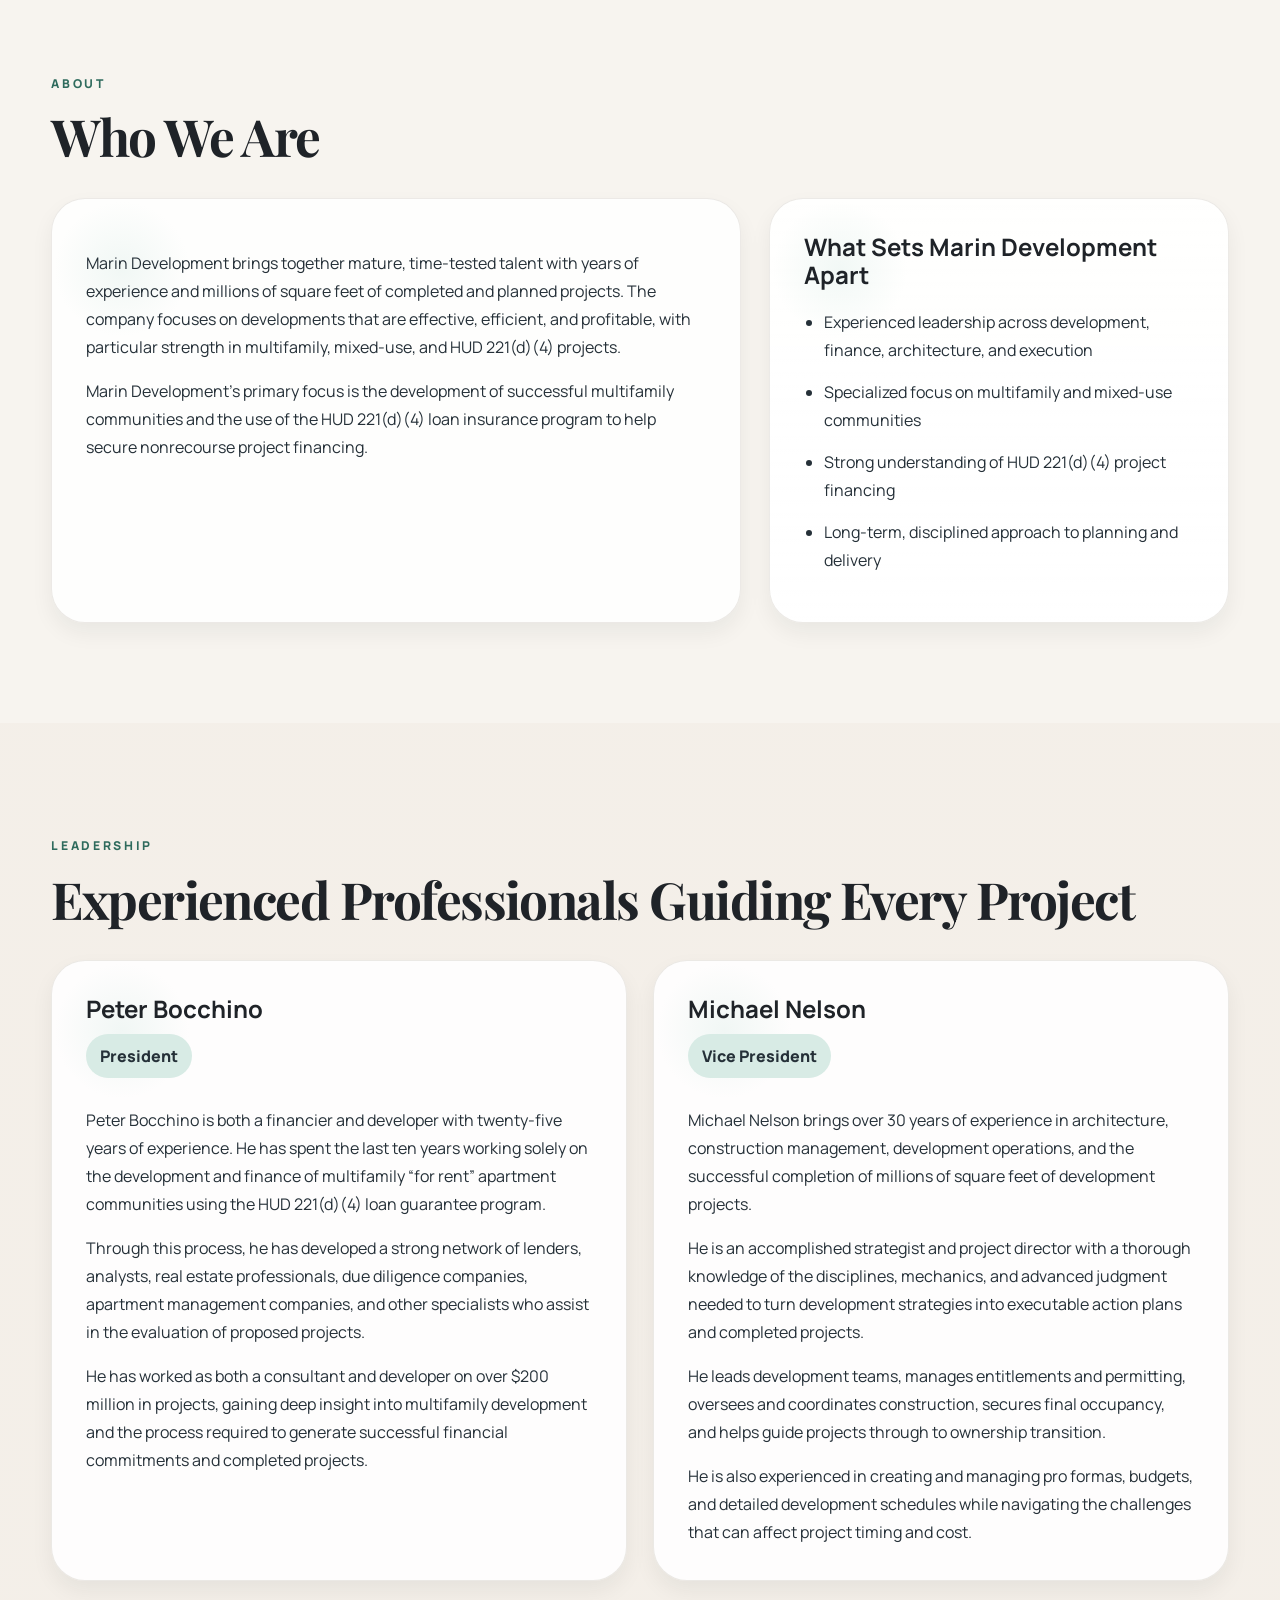
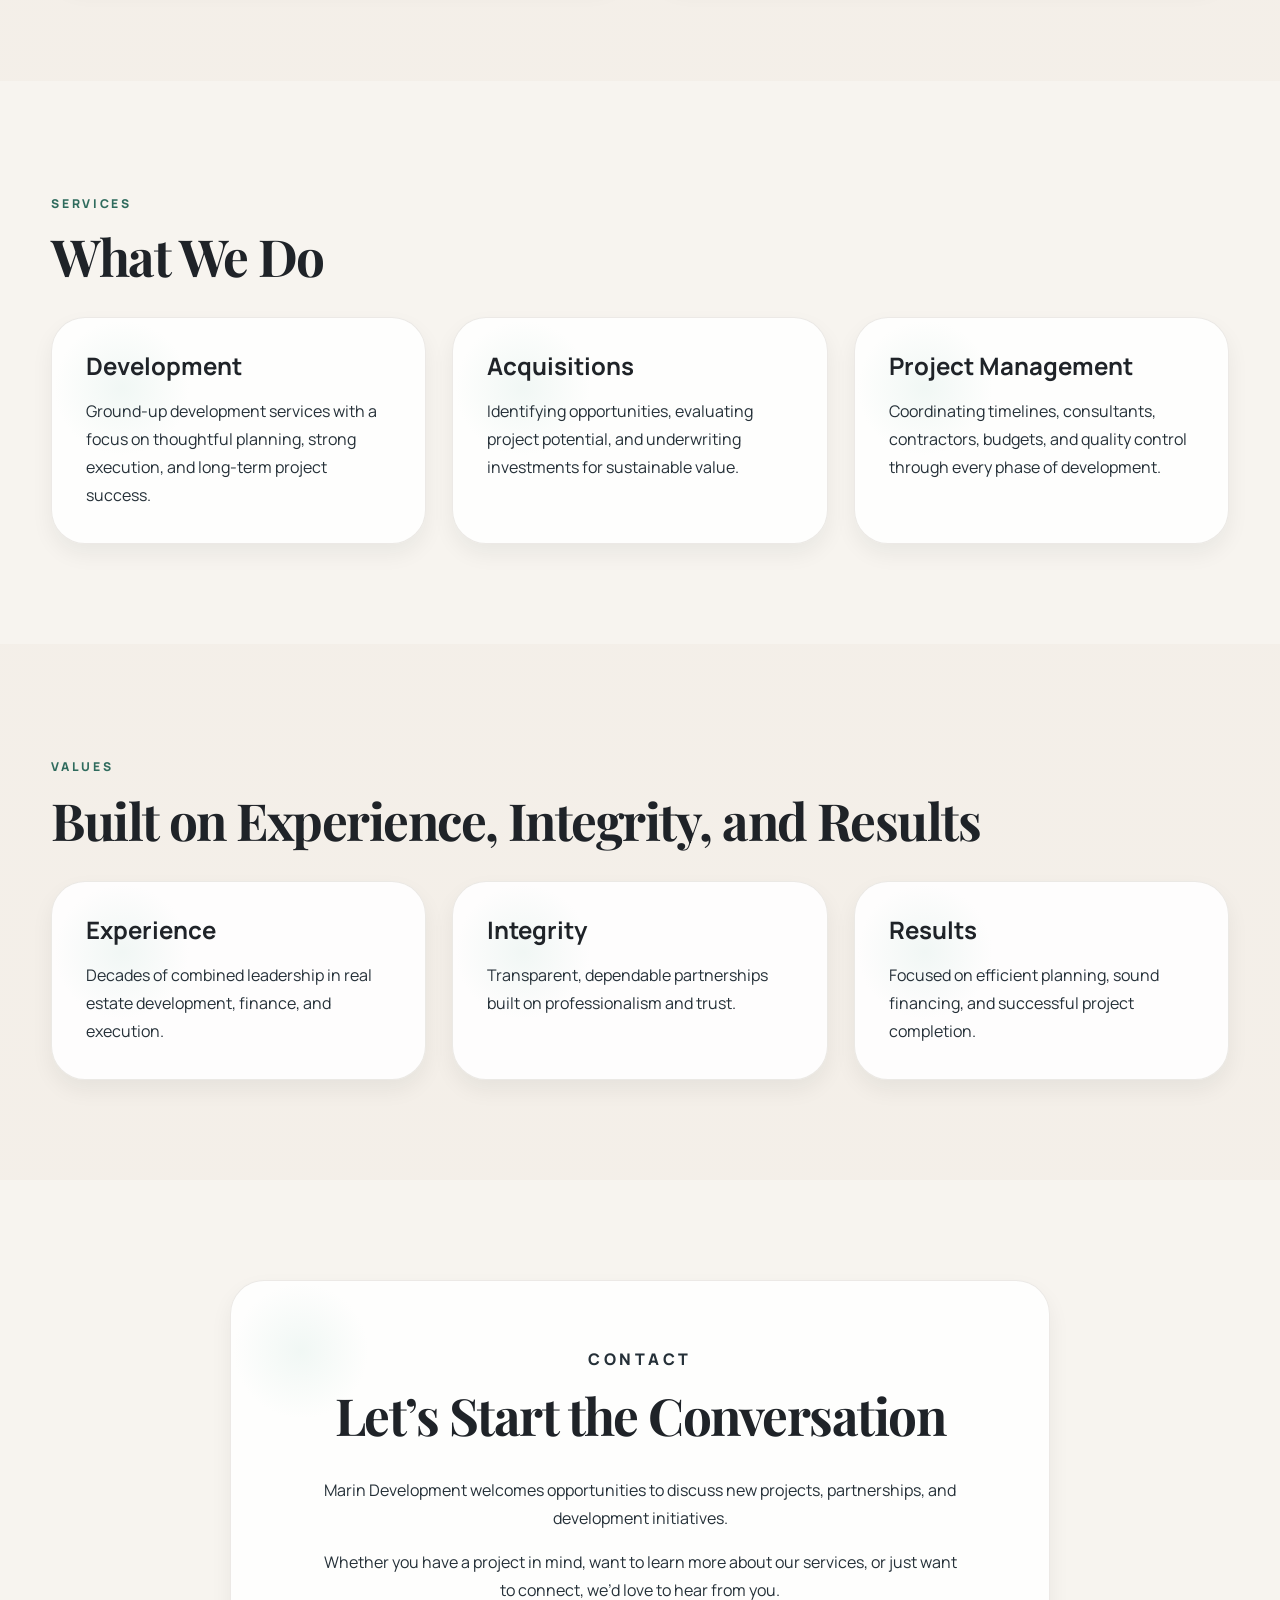
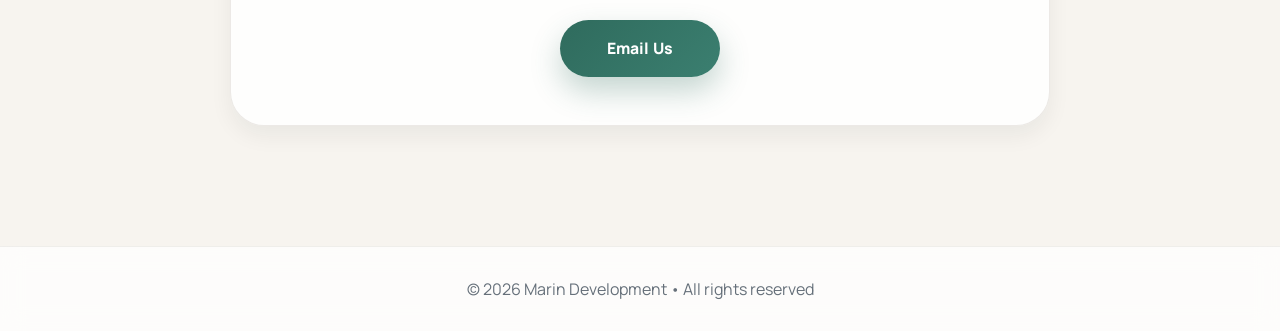
==== commit c537d44f: "Merge Projects into About to reduce scrolling and simplify layout" ====
--- a/index.html
+++ b/index.html
@@ -36,6 +36,31 @@
           <a class="btn" href="#contact">Get in Touch</a>
           <a class="btn btn-secondary" href="#about">Learn More</a>
         </div>
+
+        <!-- Inline portfolio (moved from separate Projects section to reduce scrolling) -->
+        <div class="section-portfolio" aria-labelledby="portfolio-title">
+          <p class="section-kicker">Portfolio</p>
+          <h3 id="portfolio-title" class="section-subtitle">Selected Development Work</h3>
+
+          <div class="grid">
+            <div class="card">
+              <h3>Mixed-Use Communities</h3>
+              <p>Delivering residential projects with retail, amenity, and service components that support long-term value.</p>
+            </div>
+            <div class="card">
+              <h3>Strategic Site Execution</h3>
+              <p>From acquisition to occupancy, we help manage complex schedules, financing, and delivery for multifamily development.</p>
+            </div>
+            <div class="card">
+              <h3>Quality Focus</h3>
+              <p>Every project is guided by experience, disciplined underwriting, and a successful execution strategy.</p>
+            </div>
+          </div>
+
+          <div class="section-footer">
+            <a class="btn" href="gallery.html">Explore the Gallery</a>
+          </div>
+        </div>
       </div>
     </section>
 
@@ -158,31 +183,7 @@
       </div>
     </section>
 
-    <section id="projects" class="section section-alt">
-      <div class="container">
-        <p class="section-kicker">Portfolio</p>
-        <h2 class="section-title">Selected Development Work</h2>
-
-        <div class="grid">
-          <div class="card">
-            <h3>Mixed-Use Communities</h3>
-            <p>Delivering residential projects with retail, amenity, and service components that support long-term value.</p>
-          </div>
-          <div class="card">
-            <h3>Strategic Site Execution</h3>
-            <p>From acquisition to occupancy, we help manage complex schedules, financing, and delivery for multifamily development.</p>
-          </div>
-          <div class="card">
-            <h3>Quality Focus</h3>
-            <p>Every project is guided by experience, disciplined underwriting, and a successful execution strategy.</p>
-          </div>
-        </div>
-
-        <div class="section-footer">
-          <a class="btn" href="gallery.html">Explore the Gallery</a>
-        </div>
-      </div>
-    </section>
+    <!-- Projects merged into About to reduce page length -->
 
     <section id="values" class="section section-alt">
       <div class="container">
--- a/styles.css
+++ b/styles.css
@@ -17,7 +17,7 @@
   --accent: #ead7c2;
   --border: rgba(83, 63, 42, 0.11);
   --shadow: 0 18px 50px rgba(23, 29, 28, 0.08);
-  --shadow-hover: 0 28px 70px rgba(23, 29, 28, 0.14);
+  --shadow-hover: 0 20px 34px rgba(23, 29, 28, 0.12);
   --radius-xl: 34px;
   --radius-lg: 26px;
   --radius-md: 18px;
@@ -58,8 +58,9 @@
   position: sticky;
   top: 0;
   z-index: 1000;
-  backdrop-filter: blur(14px);
-  background: rgba(247, 244, 239, 0.88);
+  /* reduce heavy backdrop-filter for smoother scrolling */
+  backdrop-filter: blur(6px);
+  background: rgba(247, 244, 239, 0.95);
   border-bottom: 1px solid rgba(83, 63, 42, 0.08);
 }
 
@@ -106,6 +107,14 @@
   grid-template-columns: repeat(3, minmax(0, 1fr));
   gap: 24px;
 }
+
+/* small stagger for project cards using CSS only */
+.gallery-grid .project-card:nth-child(1) { --reveal-delay: 60ms; }
+.gallery-grid .project-card:nth-child(2) { --reveal-delay: 120ms; }
+.gallery-grid .project-card:nth-child(3) { --reveal-delay: 180ms; }
+.gallery-grid .project-card:nth-child(4) { --reveal-delay: 240ms; }
+.gallery-grid .project-card:nth-child(5) { --reveal-delay: 300ms; }
+.gallery-grid .project-card:nth-child(6) { --reveal-delay: 360ms; }
 
 .project-card {
   border-radius: var(--radius-xl);
@@ -161,6 +170,9 @@
 .hero-gallery .hero-text {
   color: rgba(31, 35, 40, 0.92);
 }
+
+/* Use local images as section backgrounds (reduces paint cost vs pseudo-elements)
+   Images are loaded from `images/` when available. */
 
 /* Gallery image animations and lightbox */
 .gallery-image {
@@ -245,7 +257,8 @@
 .reveal {
   opacity: 0;
   transform: translateY(18px) scale(0.996);
-  transition: opacity 620ms cubic-bezier(.2,.9,.3,1), transform 620ms cubic-bezier(.2,.9,.3,1);
+  --reveal-delay: 0ms;
+  transition: opacity 620ms cubic-bezier(.2,.9,.3,1) var(--reveal-delay), transform 620ms cubic-bezier(.2,.9,.3,1) var(--reveal-delay);
   will-change: opacity, transform;
 }
 
@@ -297,7 +310,15 @@
   align-items: center;
   background:
     linear-gradient(90deg, rgba(18, 25, 24, 0.58) 0%, rgba(18, 25, 24, 0.34) 42%, rgba(18, 25, 24, 0.18) 100%),
-    url("beach.jpg") center center / cover no-repeat;
+    url("images/bg-destin-1.jpg") center center / cover no-repeat;
+}
+
+/* Decorative project section background using second image */
+#projects {
+  background-image: linear-gradient(180deg, rgba(247,244,239,0.92), rgba(247,244,239,0.92)), url("images/bg-destin-2.jpg");
+  background-size: cover;
+  background-position: center bottom;
+  background-repeat: no-repeat;
 }
 
 .hero-home::before,
@@ -469,8 +490,9 @@
   border: 1px solid var(--border);
   border-radius: var(--radius-xl);
   padding: 34px;
-  box-shadow: var(--shadow);
-  backdrop-filter: blur(14px);
+  box-shadow: 0 10px 22px rgba(23,29,28,0.06);
+  /* avoid expensive backdrop-filter where possible */
+  backdrop-filter: none;
   transition:
     transform 0.25s ease,
     box-shadow 0.25s ease,
@@ -483,7 +505,8 @@
   inset: 0 auto auto 0;
   width: 140px;
   height: 140px;
-  background: radial-gradient(circle, rgba(216, 235, 229, 0.55), transparent 68%);
+  /* simplified decorative gradient to reduce paint cost */
+  background: radial-gradient(circle, rgba(216, 235, 229, 0.35), transparent 68%);
   pointer-events: none;
 }
 
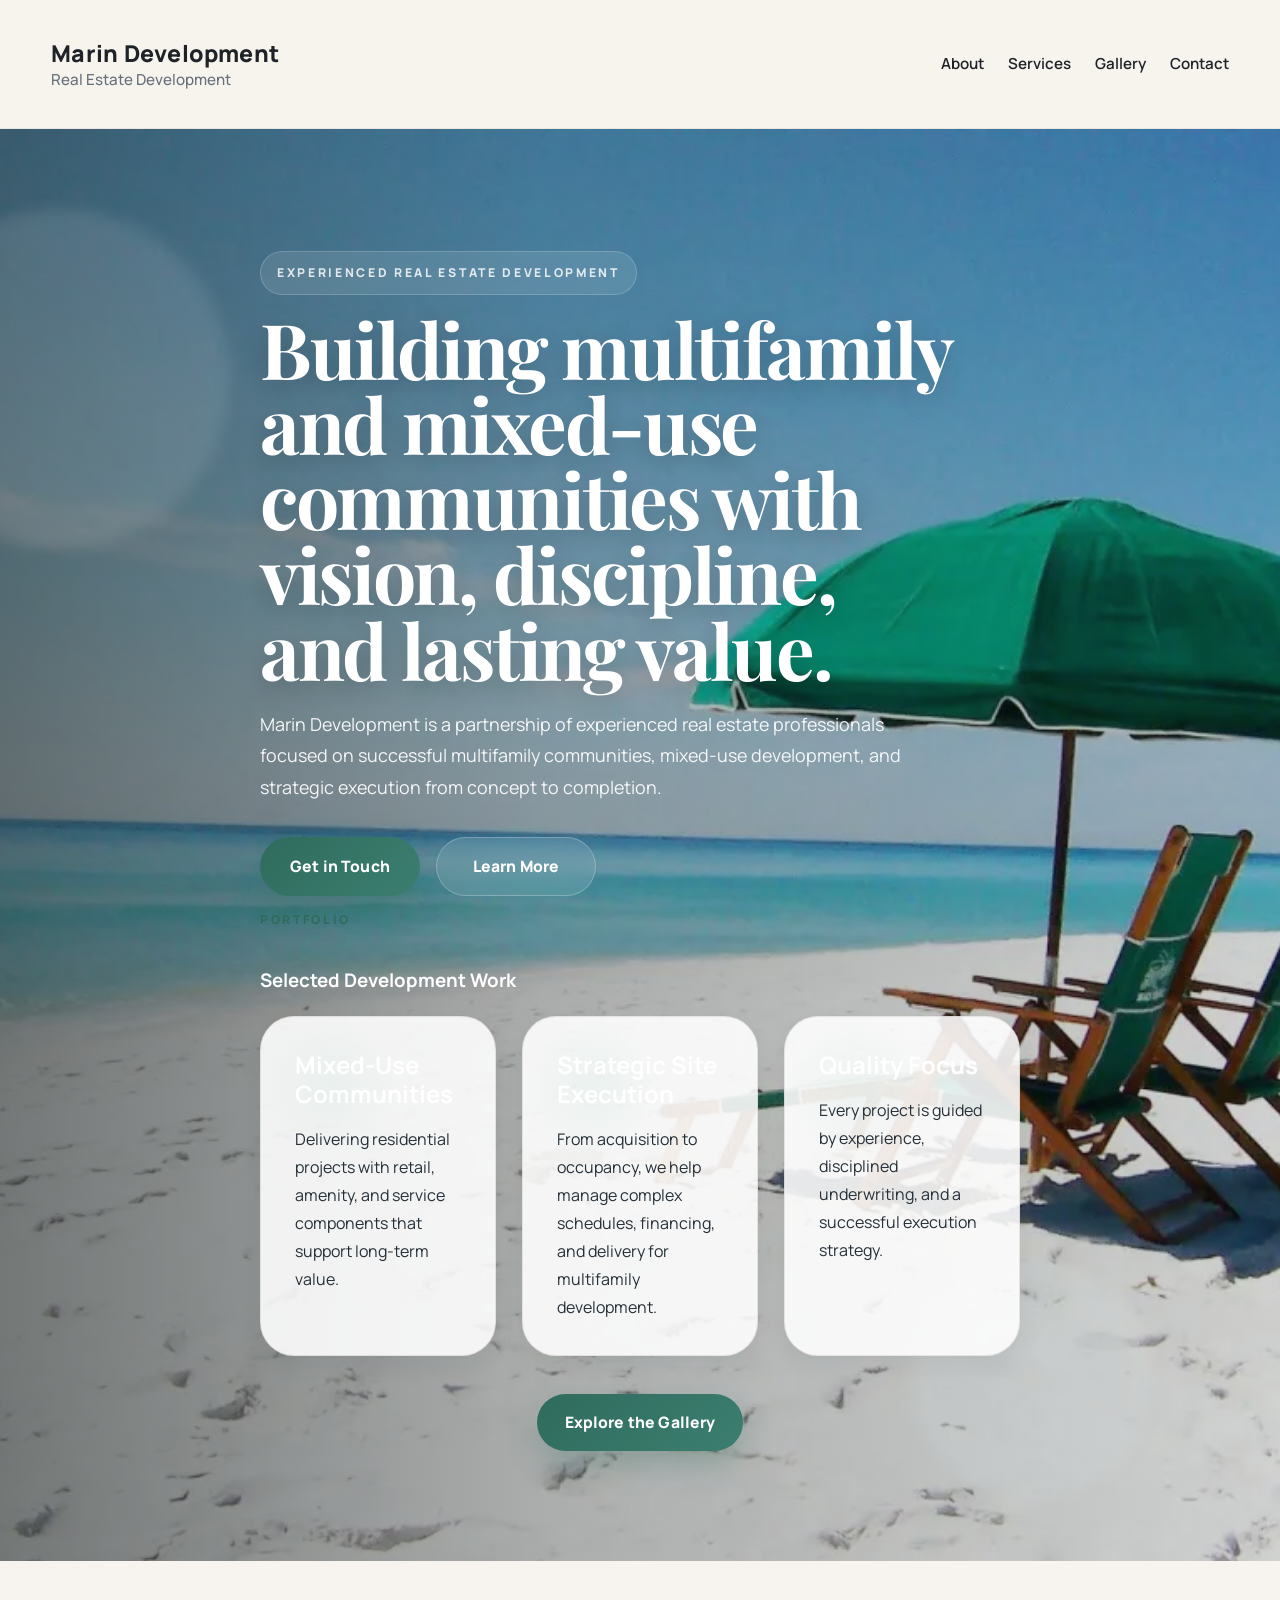
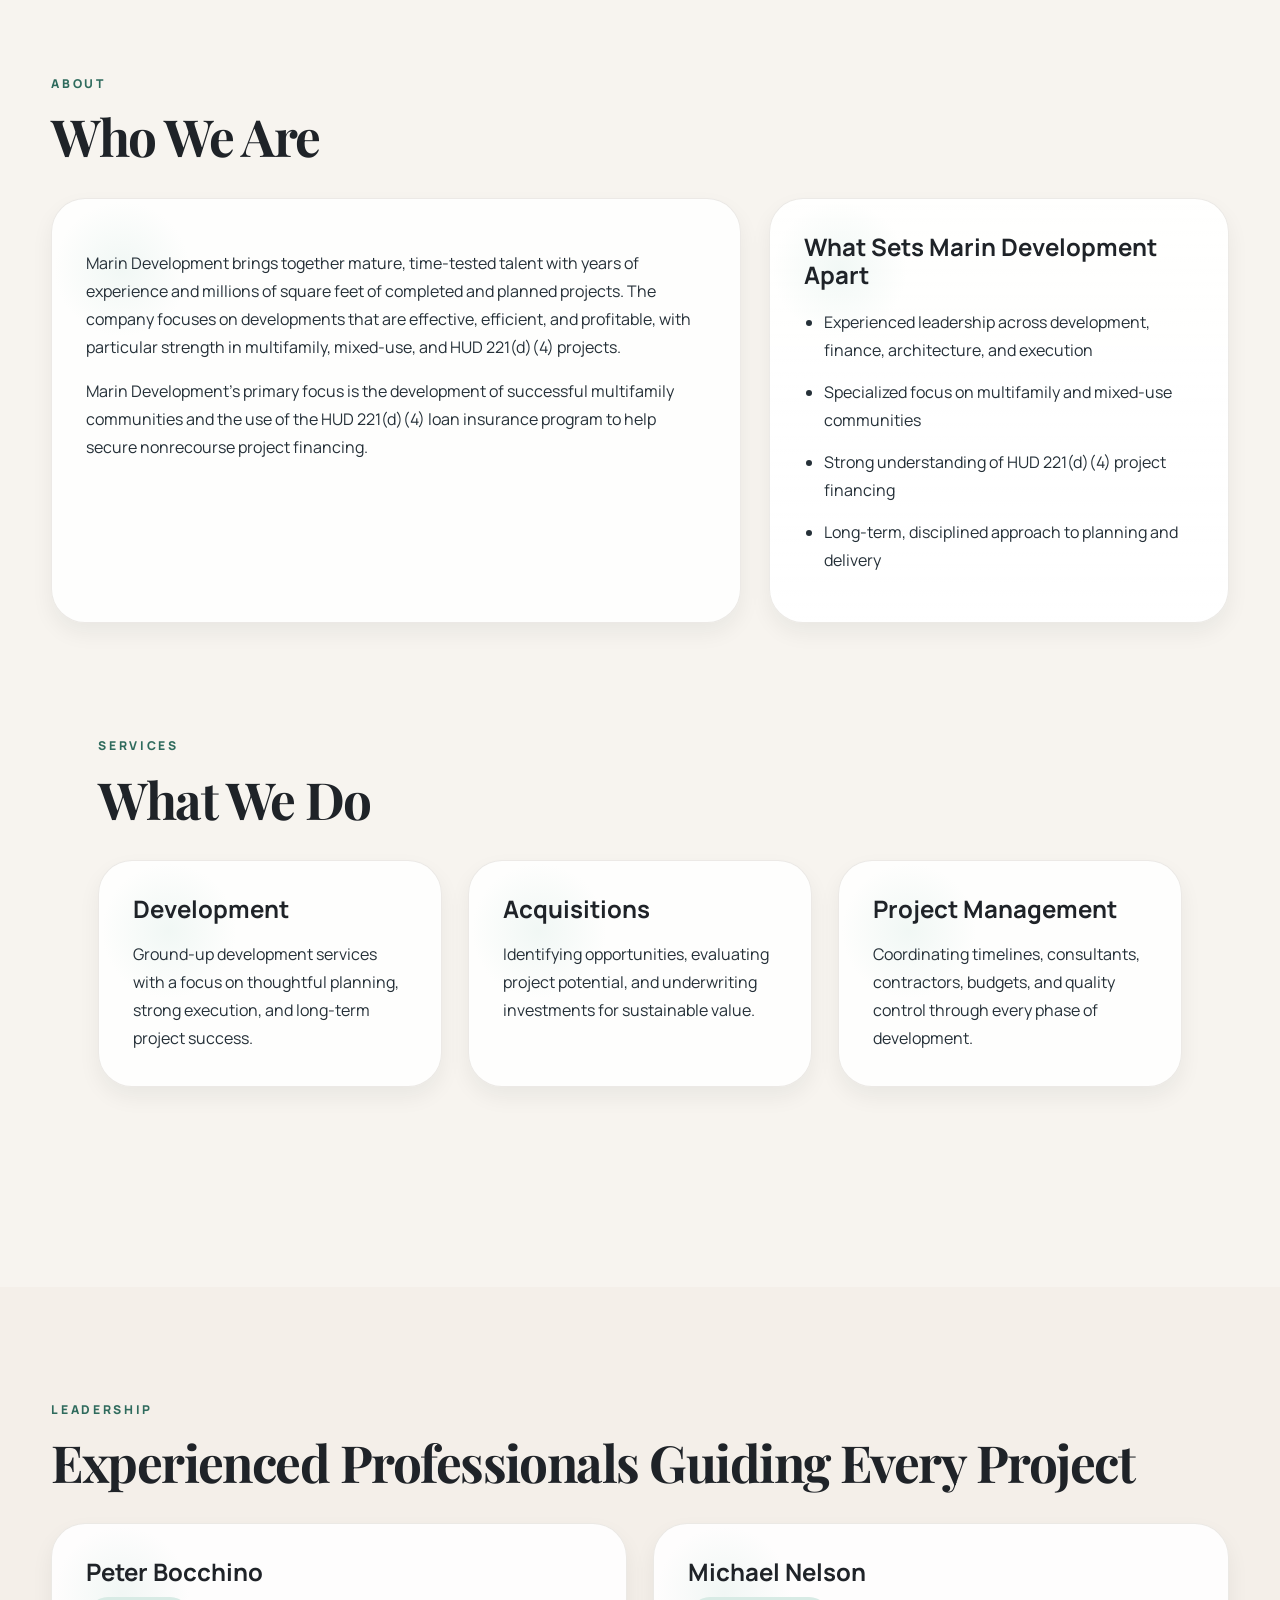
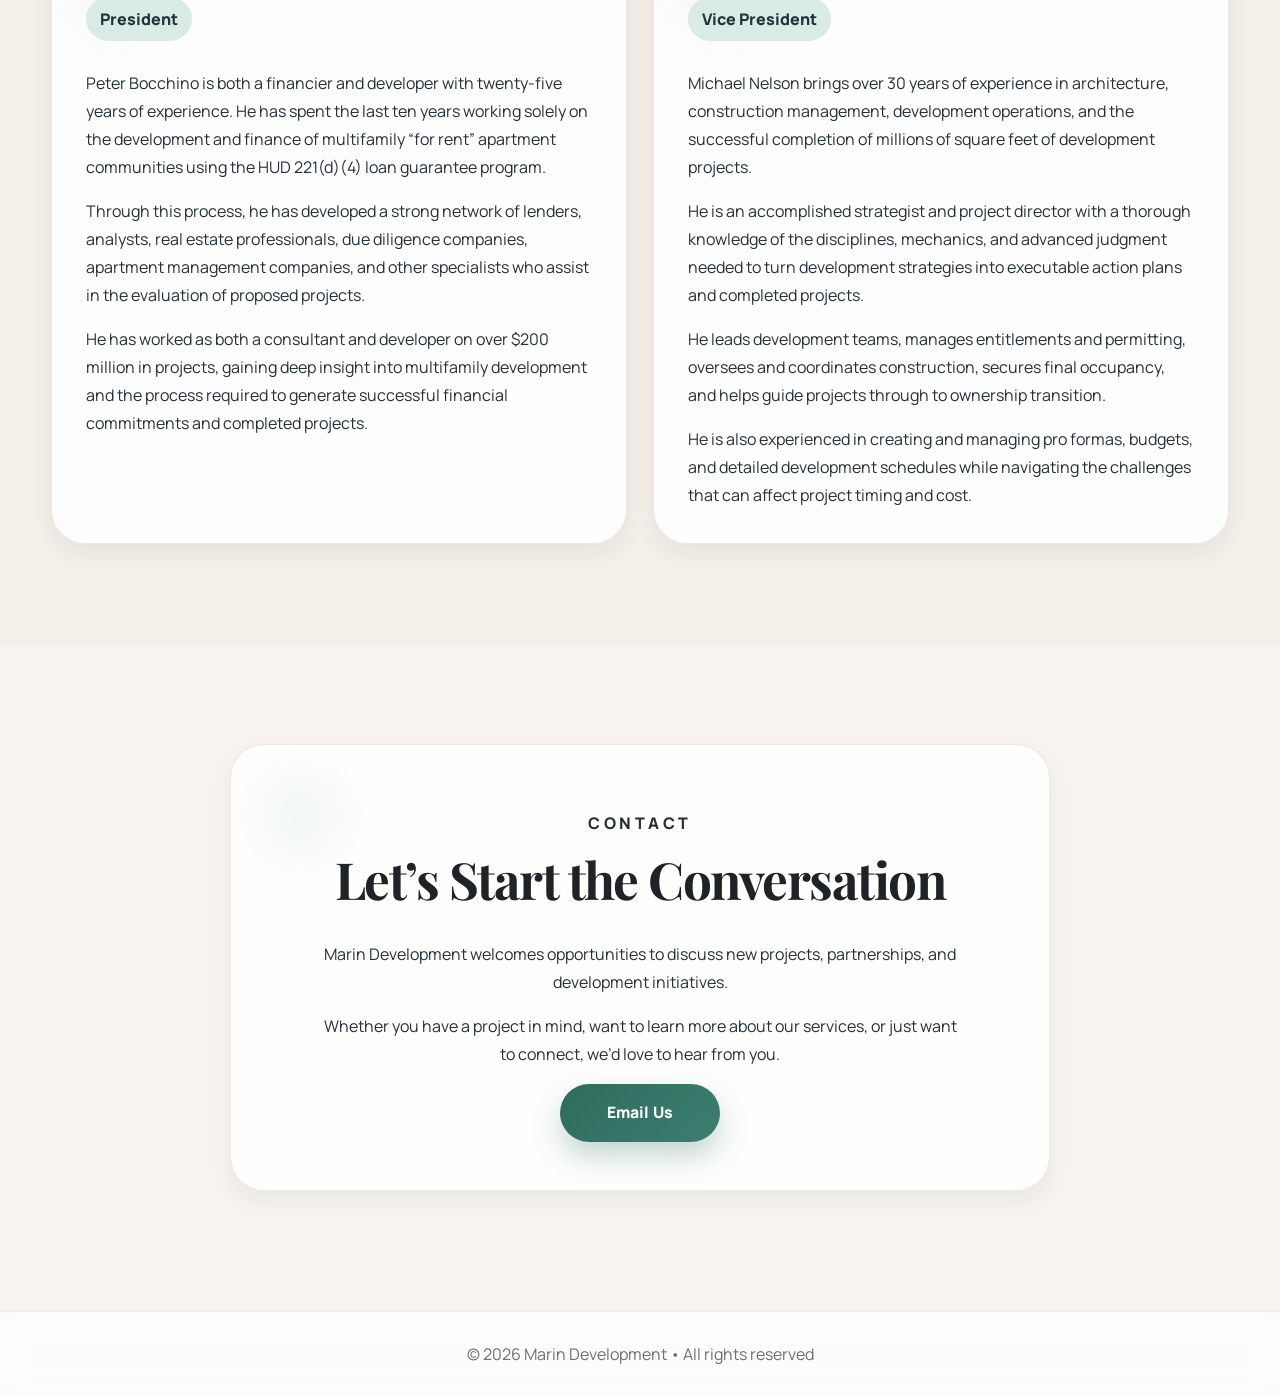
==== commit 9a4f1f9e: "Performance: lazy-load images, remove reveal JS, simplify image transitions, move services, remove v" ====
--- a/index.html
+++ b/index.html
@@ -94,6 +94,38 @@
             </ul>
           </div>
         </div>
+
+        <!-- Insert Services here to reduce page length -->
+        <section id="services" class="section">
+          <div class="container">
+            <p class="section-kicker">Services</p>
+            <h2 class="section-title">What We Do</h2>
+
+            <section class="grid">
+              <div class="card">
+                <h3>Development</h3>
+                <p>
+                  Ground-up development services with a focus on thoughtful planning,
+                  strong execution, and long-term project success.
+                </p>
+              </div>
+              <div class="card">
+                <h3>Acquisitions</h3>
+                <p>
+                  Identifying opportunities, evaluating project potential, and underwriting
+                  investments for sustainable value.
+                </p>
+              </div>
+              <div class="card">
+                <h3>Project Management</h3>
+                <p>
+                  Coordinating timelines, consultants, contractors, budgets, and quality control
+                  through every phase of development.
+                </p>
+              </div>
+            </section>
+          </div>
+        </section>
       </div>
     </section>
 
@@ -152,60 +184,11 @@
       </div>
     </section>
 
-    <section id="services" class="section">
-      <div class="container">
-        <p class="section-kicker">Services</p>
-        <h2 class="section-title">What We Do</h2>
-
-        <section class="grid">
-          <div class="card">
-            <h3>Development</h3>
-            <p>
-              Ground-up development services with a focus on thoughtful planning,
-              strong execution, and long-term project success.
-            </p>
-          </div>
-          <div class="card">
-            <h3>Acquisitions</h3>
-            <p>
-              Identifying opportunities, evaluating project potential, and underwriting
-              investments for sustainable value.
-            </p>
-          </div>
-          <div class="card">
-            <h3>Project Management</h3>
-            <p>
-              Coordinating timelines, consultants, contractors, budgets, and quality control
-              through every phase of development.
-            </p>
-          </div>
-        </section>
-      </div>
-    </section>
+    <!-- Services moved to follow About for shorter scroll (see earlier edit) -->
 
     <!-- Projects merged into About to reduce page length -->
 
-    <section id="values" class="section section-alt">
-      <div class="container">
-        <p class="section-kicker">Values</p>
-        <h2 class="section-title">Built on Experience, Integrity, and Results</h2>
-
-        <section class="grid">
-          <div class="card">
-            <h3>Experience</h3>
-            <p>Decades of combined leadership in real estate development, finance, and execution.</p>
-          </div>
-          <div class="card">
-            <h3>Integrity</h3>
-            <p>Transparent, dependable partnerships built on professionalism and trust.</p>
-          </div>
-          <div class="card">
-            <h3>Results</h3>
-            <p>Focused on efficient planning, sound financing, and successful project completion.</p>
-          </div>
-        </section>
-      </div>
-    </section>
+    <!-- Values section removed to reduce page length and focus key content -->
 
     <section id="contact" class="section contact-section">
       <div class="container">
@@ -235,6 +218,6 @@
   <script>
     document.getElementById("year").textContent = new Date().getFullYear();
   </script>
-  <script src="gallery.js"></script>
+  <!-- removed gallery.js include for performance -->
 </body>
 </html>
--- a/styles.css
+++ b/styles.css
@@ -180,16 +180,12 @@
   height: 260px;
   object-fit: cover;
   display: block;
-  transition: transform 0.45s cubic-bezier(.2,.9,.3,1), filter 0.35s ease, opacity 0.45s ease;
-  will-change: transform, opacity;
-}
-
-.project-card:hover .gallery-image {
-  transform: scale(1.03) translateY(-4px);
+  /* reduce transitions to minimize repaints */
+  transition: opacity 240ms ease;
 }
 
 .gallery-image[loading="lazy"] {
-  opacity: 0.92;
+  opacity: 0.98;
 }
 
 .gallery-grid .project-card {
@@ -254,22 +250,7 @@
 }
 
 /* Scroll reveal animations */
-.reveal {
-  opacity: 0;
-  transform: translateY(18px) scale(0.996);
-  --reveal-delay: 0ms;
-  transition: opacity 620ms cubic-bezier(.2,.9,.3,1) var(--reveal-delay), transform 620ms cubic-bezier(.2,.9,.3,1) var(--reveal-delay);
-  will-change: opacity, transform;
-}
-
-.reveal.active {
-  opacity: 1;
-  transform: translateY(0) scale(1);
-}
-
-@media (prefers-reduced-motion: reduce) {
-  .reveal { transition: none; transform: none; }
-}
+/* Removed scroll reveal animations to reduce JS work and repaint cost */
 
 .minimal-header {
   padding: 20px 0;
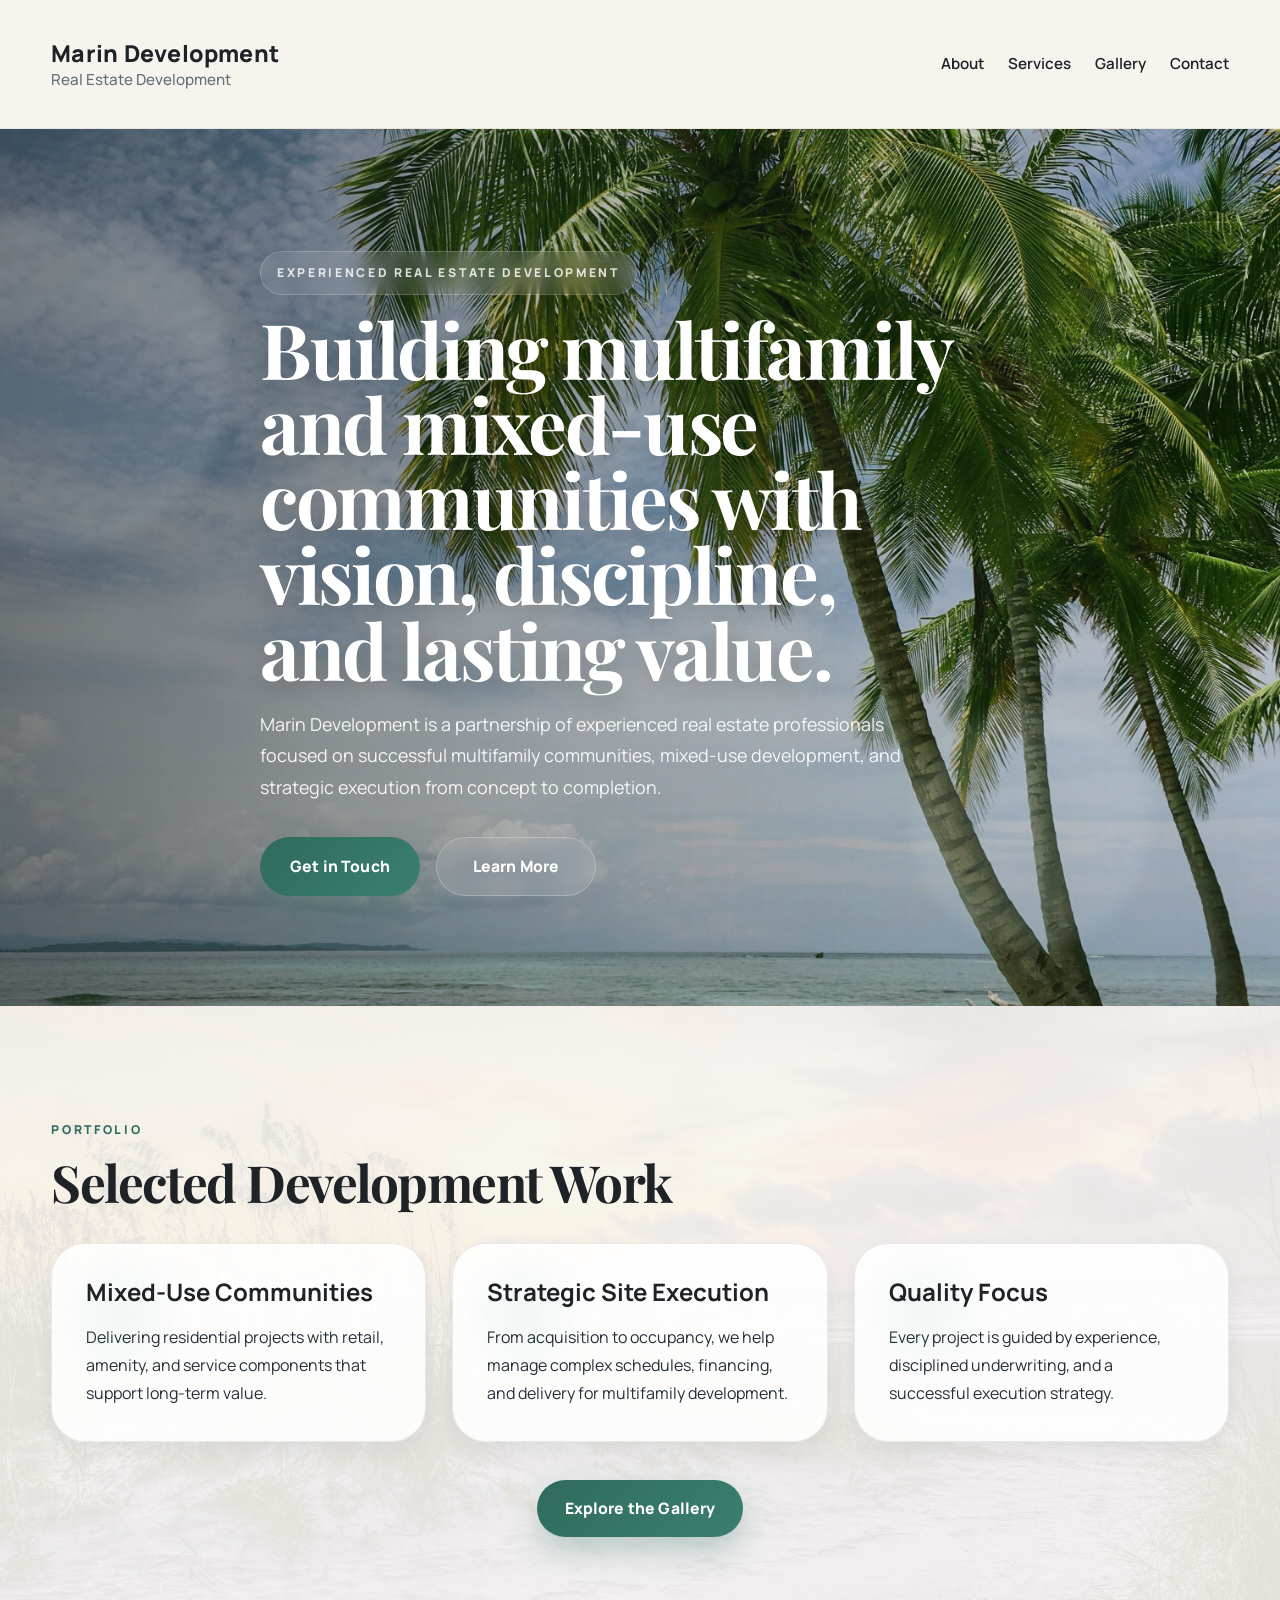
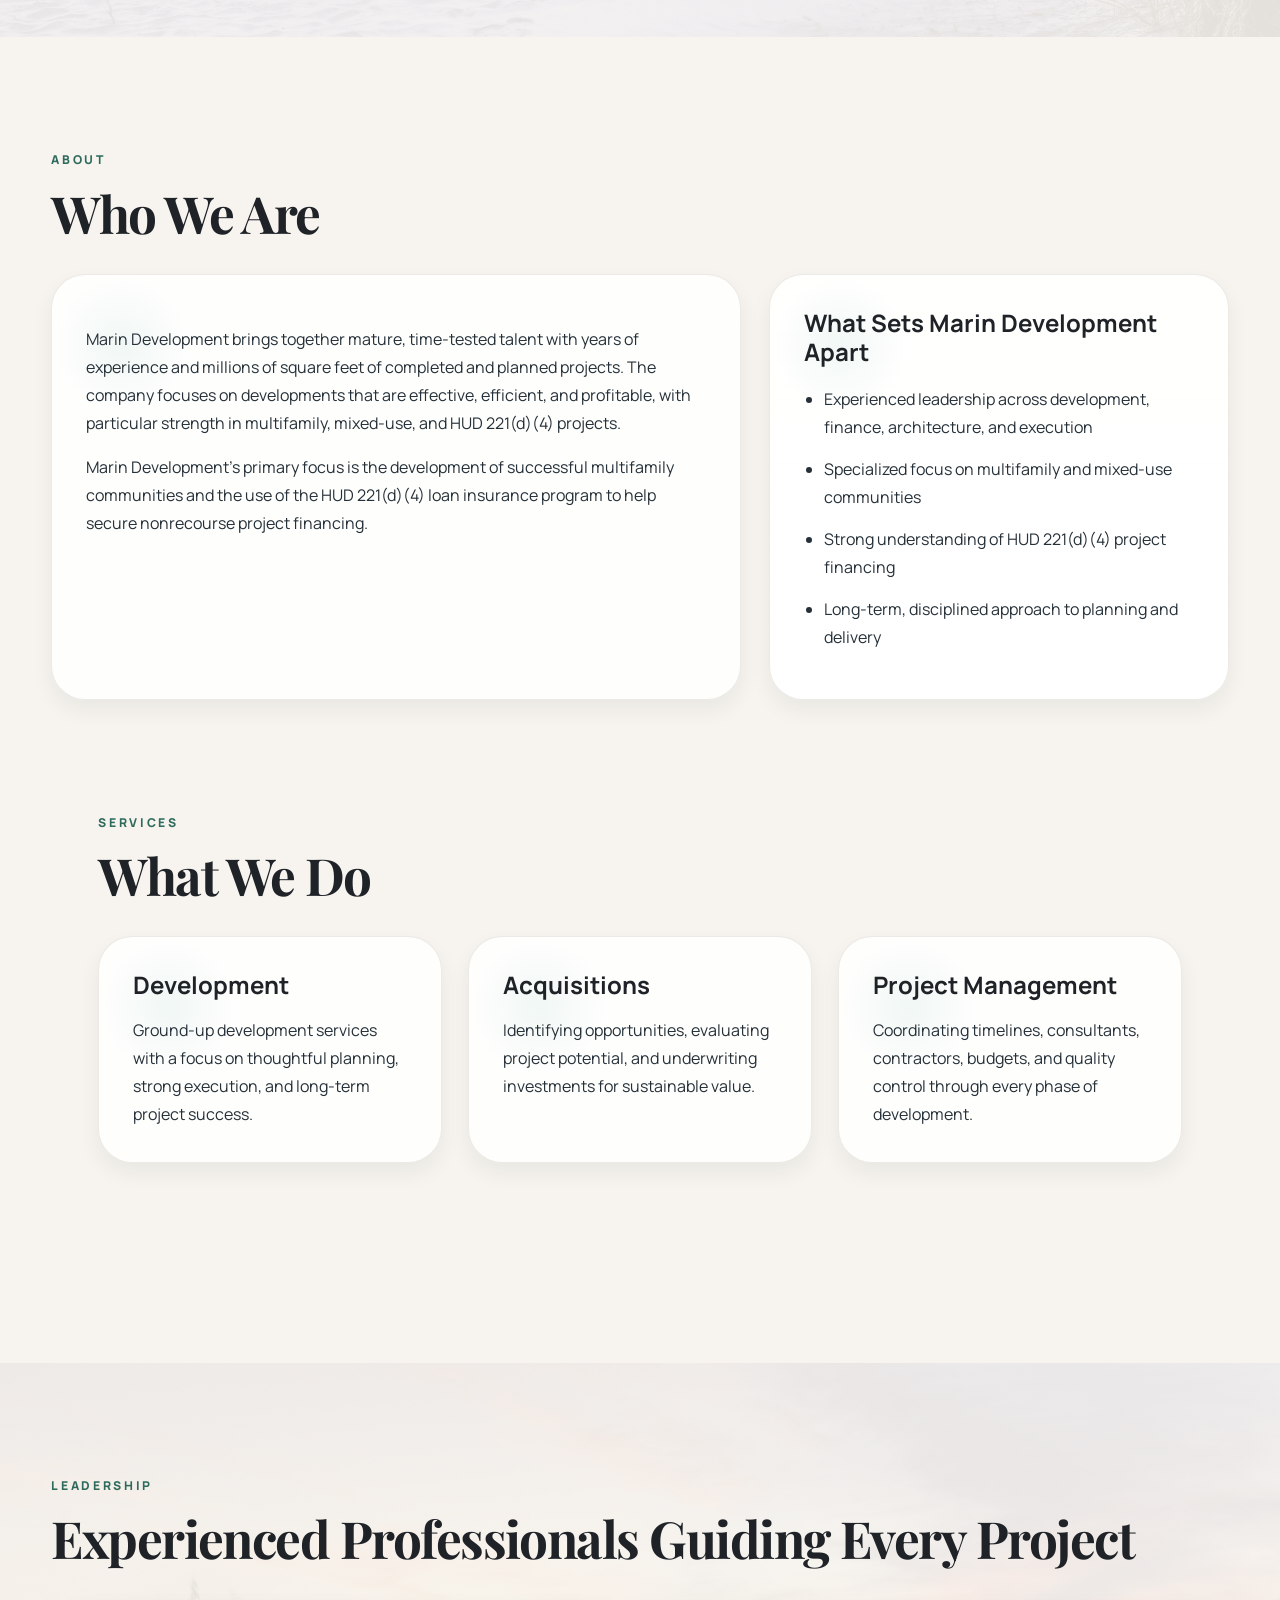
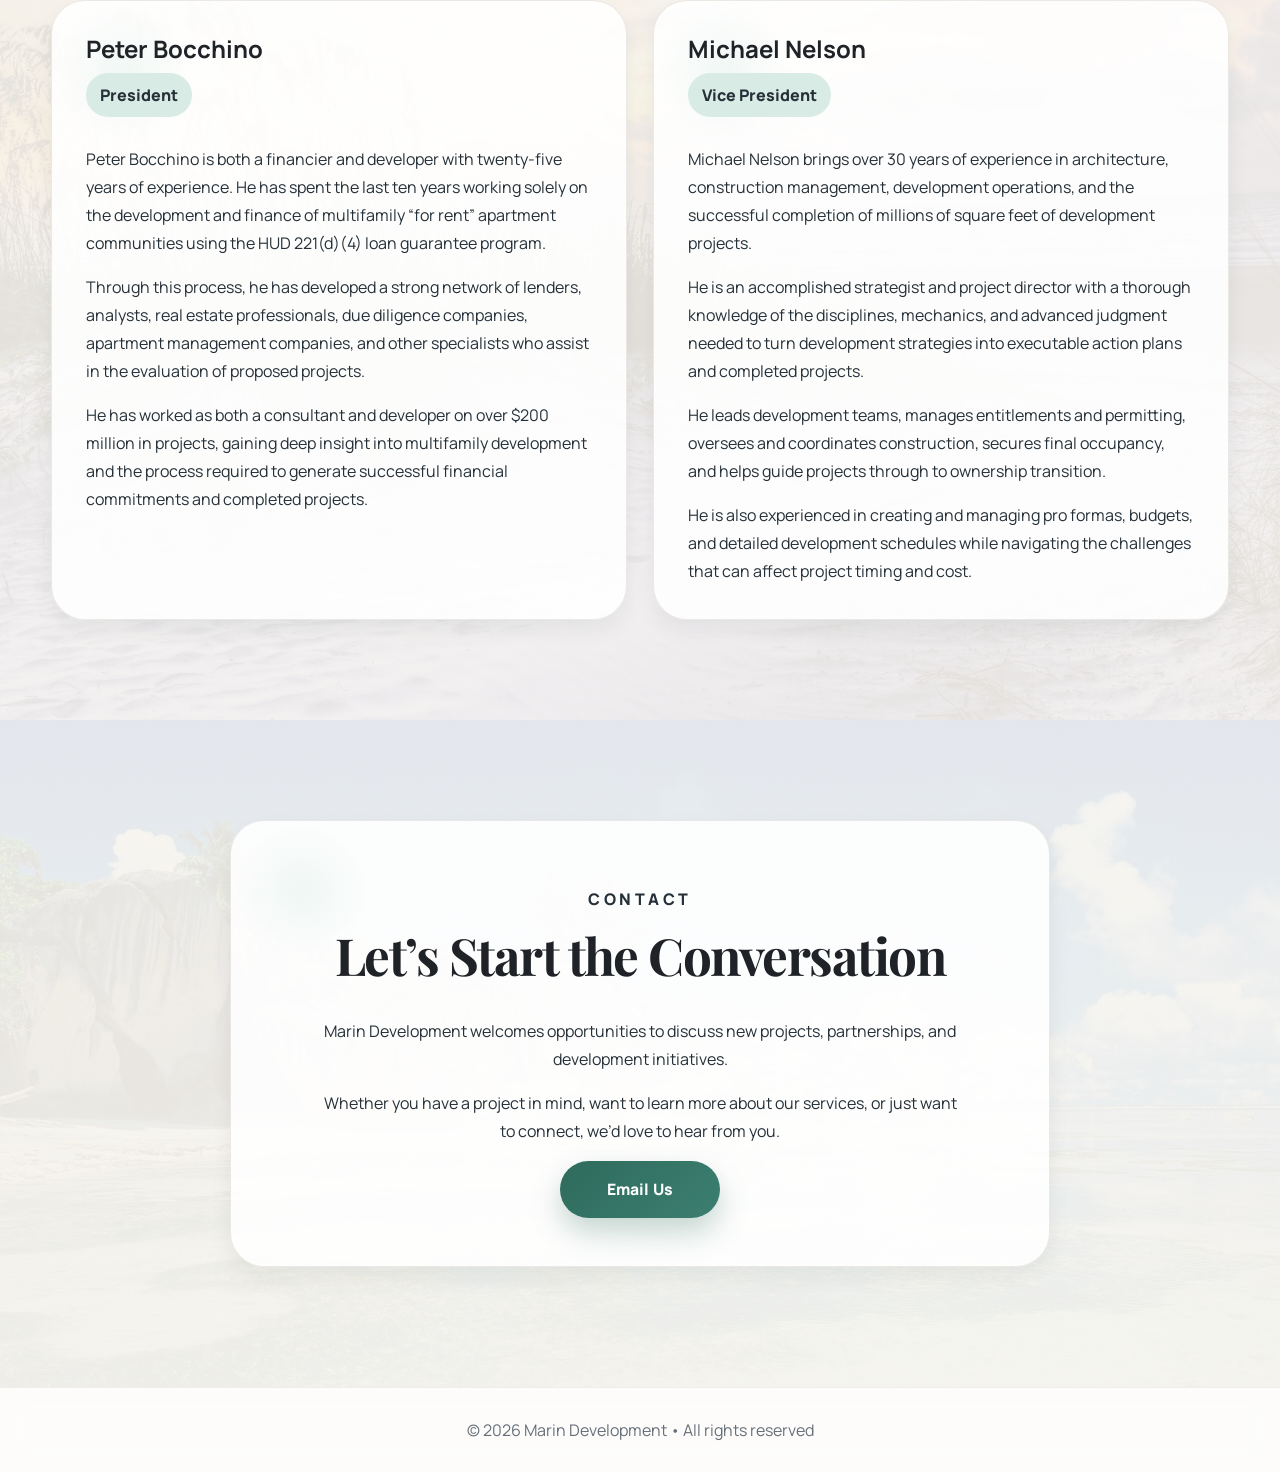
==== commit 2739fdff: "Refactor portfolio section layout and add background images; implement reveal animations for improve" ====
--- a/index.html
+++ b/index.html
@@ -36,30 +36,31 @@
           <a class="btn" href="#contact">Get in Touch</a>
           <a class="btn btn-secondary" href="#about">Learn More</a>
         </div>
-
-        <!-- Inline portfolio (moved from separate Projects section to reduce scrolling) -->
-        <div class="section-portfolio" aria-labelledby="portfolio-title">
-          <p class="section-kicker">Portfolio</p>
-          <h3 id="portfolio-title" class="section-subtitle">Selected Development Work</h3>
-
-          <div class="grid">
-            <div class="card">
-              <h3>Mixed-Use Communities</h3>
-              <p>Delivering residential projects with retail, amenity, and service components that support long-term value.</p>
-            </div>
-            <div class="card">
-              <h3>Strategic Site Execution</h3>
-              <p>From acquisition to occupancy, we help manage complex schedules, financing, and delivery for multifamily development.</p>
-            </div>
-            <div class="card">
-              <h3>Quality Focus</h3>
-              <p>Every project is guided by experience, disciplined underwriting, and a successful execution strategy.</p>
-            </div>
-          </div>
-
-          <div class="section-footer">
-            <a class="btn" href="gallery.html">Explore the Gallery</a>
-          </div>
+      </div>
+    </section>
+
+    <section class="section section-portfolio" aria-labelledby="portfolio-title">
+      <div class="container">
+        <p class="section-kicker">Portfolio</p>
+        <h2 id="portfolio-title" class="section-title">Selected Development Work</h2>
+
+        <div class="grid">
+          <div class="card">
+            <h3>Mixed-Use Communities</h3>
+            <p>Delivering residential projects with retail, amenity, and service components that support long-term value.</p>
+          </div>
+          <div class="card">
+            <h3>Strategic Site Execution</h3>
+            <p>From acquisition to occupancy, we help manage complex schedules, financing, and delivery for multifamily development.</p>
+          </div>
+          <div class="card">
+            <h3>Quality Focus</h3>
+            <p>Every project is guided by experience, disciplined underwriting, and a successful execution strategy.</p>
+          </div>
+        </div>
+
+        <div class="section-footer">
+          <a class="btn" href="gallery.html">Explore the Gallery</a>
         </div>
       </div>
     </section>
@@ -215,9 +216,11 @@
     </div>
   </footer>
 
-  <script>
-    document.getElementById("year").textContent = new Date().getFullYear();
-  </script>
-  <!-- removed gallery.js include for performance -->
+<script>
+  document.getElementById("year").textContent = new Date().getFullYear();
+</script>
+
+<script src="main.js"></script>
+
 </body>
 </html>
--- a/styles.css
+++ b/styles.css
@@ -149,7 +149,9 @@
   min-height: 58vh;
   display: flex;
   align-items: center;
-  background: linear-gradient(135deg, rgba(47, 107, 93, 0.92), rgba(250, 243, 235, 0.95));
+  background:
+    linear-gradient(90deg, rgba(18, 25, 24, 0.65), rgba(18, 25, 24, 0.25)),
+    url("images/bg-destin-2.jpg") center center / cover no-repeat;
 }
 
 .hero-gallery .hero-content {
@@ -291,7 +293,7 @@
   align-items: center;
   background:
     linear-gradient(90deg, rgba(18, 25, 24, 0.58) 0%, rgba(18, 25, 24, 0.34) 42%, rgba(18, 25, 24, 0.18) 100%),
-    url("images/bg-destin-1.jpg") center center / cover no-repeat;
+    url("images/beach.jpg") center center / cover no-repeat;
 }
 
 /* Decorative project section background using second image */
@@ -435,8 +437,8 @@
 
 .section-alt {
   background:
-    linear-gradient(180deg, rgba(255, 255, 255, 0.20), rgba(255, 255, 255, 0.20)),
-    var(--bg-soft);
+    linear-gradient(rgba(247,244,239,0.92), rgba(247,244,239,0.92)),
+    url("images/bg-destin-1.jpg") center center / cover no-repeat;
 }
 
 .section-title {
@@ -567,6 +569,31 @@
   backdrop-filter: blur(12px);
 }
 
+.section-portfolio {
+  background:
+    linear-gradient(rgba(247, 244, 239, 0.92), rgba(247, 244, 239, 0.92)),
+    url("images/bg-destin-1.jpg") center center / cover no-repeat;
+}
+
+.contact-section {
+  background:
+    linear-gradient(rgba(247, 244, 239, 0.92), rgba(247, 244, 239, 0.96)),
+    url("images/bg-destin-2.jpg") center center / cover no-repeat;
+}
+
+.reveal {
+  opacity: 0;
+  transform: translateY(30px);
+  transition:
+    opacity 700ms ease,
+    transform 700ms ease;
+}
+
+.reveal.is-visible {
+  opacity: 1;
+  transform: translateY(0);
+}
+
 @media (max-width: 980px) {
   .about-layout,
   .grid,
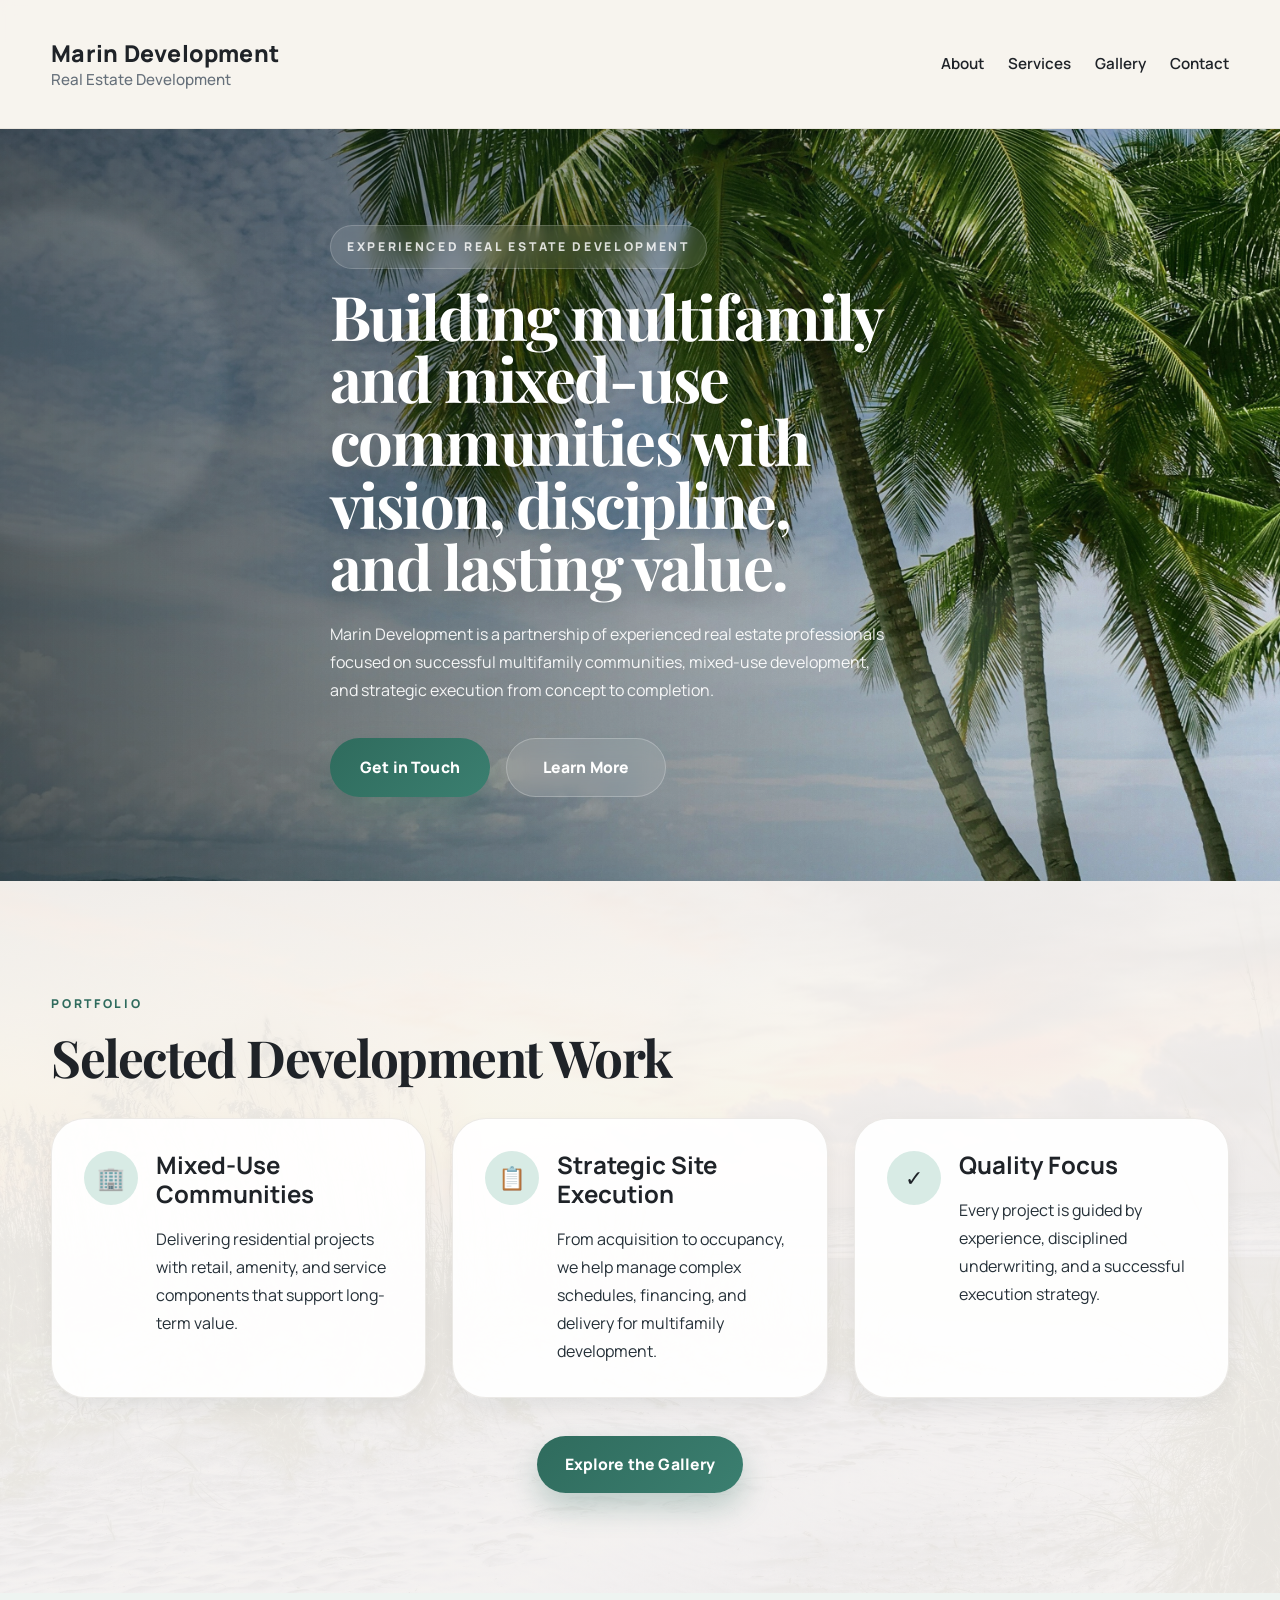
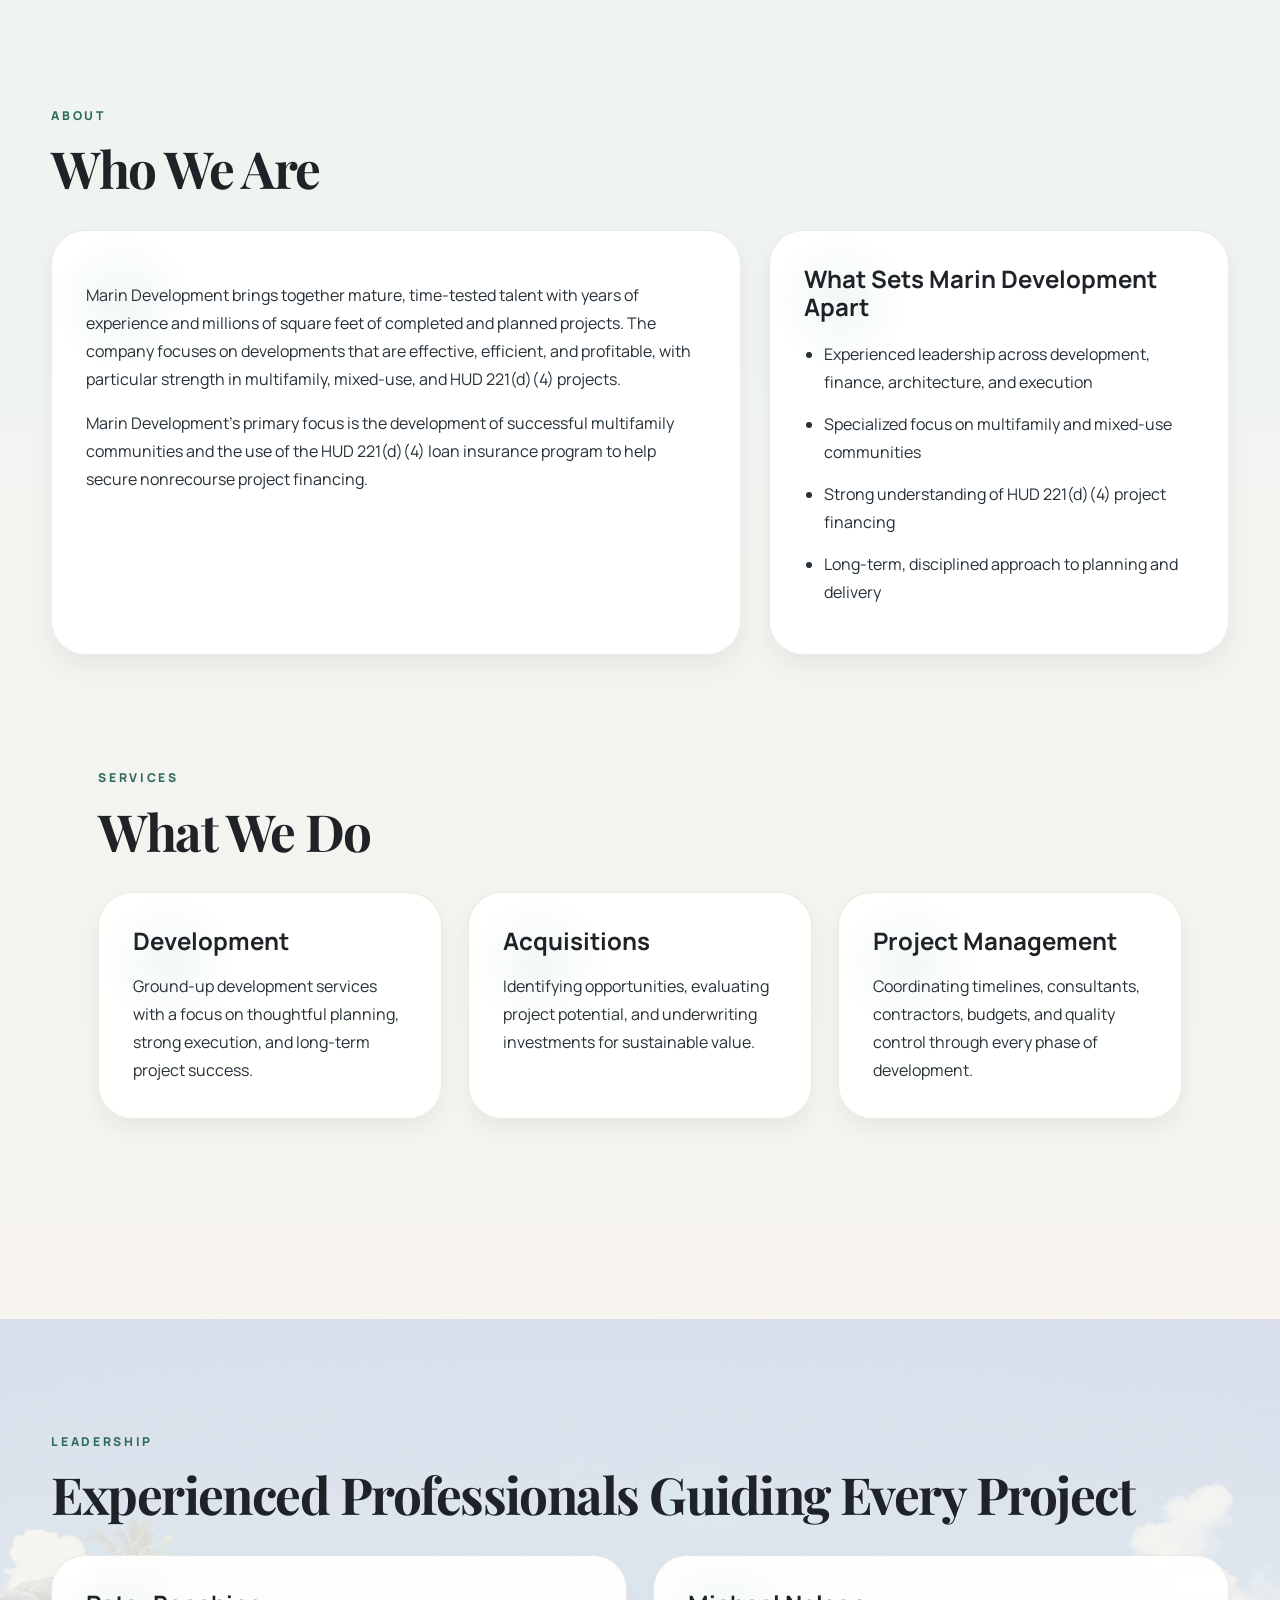
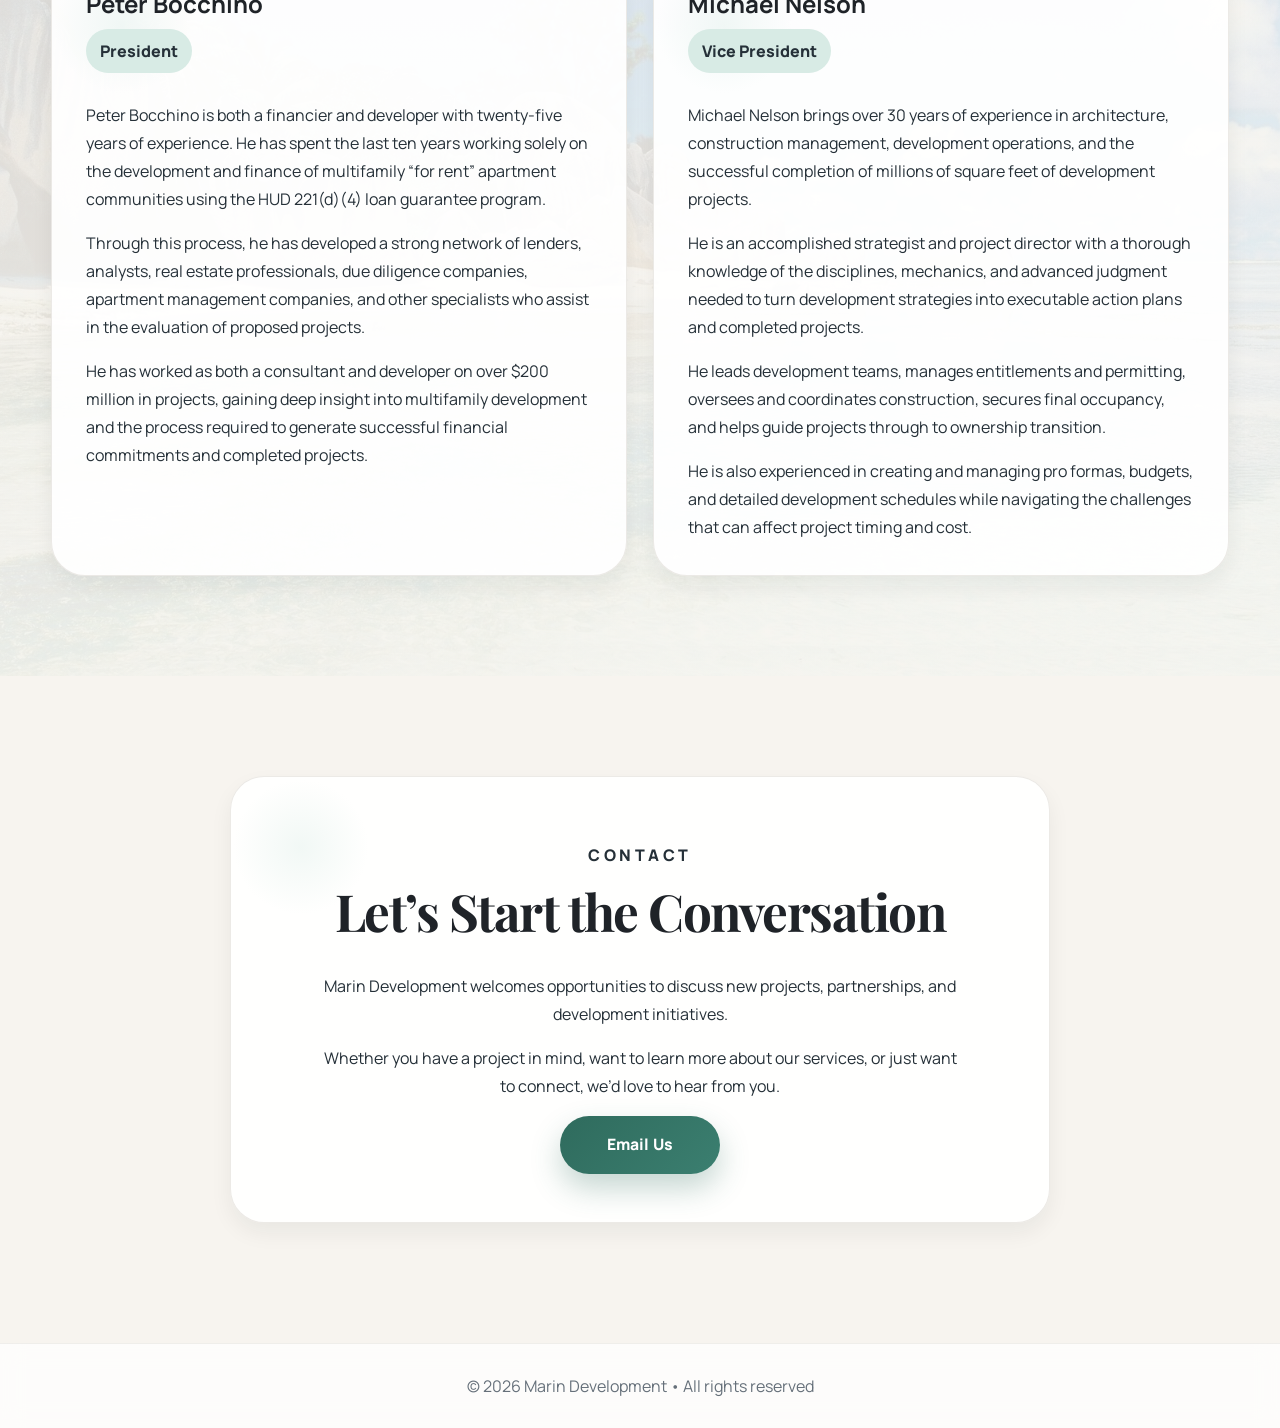
==== commit cb634c32: "Refactor portfolio section layout for improved structure; enhance styles and add background images f" ====
--- a/index.html
+++ b/index.html
@@ -44,20 +44,28 @@
         <p class="section-kicker">Portfolio</p>
         <h2 id="portfolio-title" class="section-title">Selected Development Work</h2>
 
-        <div class="grid">
-          <div class="card">
-            <h3>Mixed-Use Communities</h3>
-            <p>Delivering residential projects with retail, amenity, and service components that support long-term value.</p>
-          </div>
-          <div class="card">
-            <h3>Strategic Site Execution</h3>
-            <p>From acquisition to occupancy, we help manage complex schedules, financing, and delivery for multifamily development.</p>
-          </div>
-          <div class="card">
-            <h3>Quality Focus</h3>
-            <p>Every project is guided by experience, disciplined underwriting, and a successful execution strategy.</p>
-          </div>
-        </div>
+<div class="grid portfolio-grid">
+  <div class="card portfolio-card" data-icon="🏢">
+    <div>
+      <h3>Mixed-Use Communities</h3>
+      <p>Delivering residential projects with retail, amenity, and service components that support long-term value.</p>
+    </div>
+  </div>
+
+  <div class="card portfolio-card" data-icon="📋">
+    <div>
+      <h3>Strategic Site Execution</h3>
+      <p>From acquisition to occupancy, we help manage complex schedules, financing, and delivery for multifamily development.</p>
+    </div>
+  </div>
+
+  <div class="card portfolio-card" data-icon="✓">
+    <div>
+      <h3>Quality Focus</h3>
+      <p>Every project is guided by experience, disciplined underwriting, and a successful execution strategy.</p>
+    </div>
+  </div>
+</div>
 
         <div class="section-footer">
           <a class="btn" href="gallery.html">Explore the Gallery</a>
--- a/styles.css
+++ b/styles.css
@@ -659,4 +659,101 @@
   .section-title {
     font-size: clamp(2rem, 9vw, 2.7rem);
   }
+}
+
+.hero-home {
+  min-height: 72vh;
+  background:
+    linear-gradient(90deg, rgba(8, 18, 18, 0.68) 0%, rgba(8, 18, 18, 0.42) 42%, rgba(8, 18, 18, 0.08) 100%),
+    url("images/beach.jpg") center center / cover no-repeat;
+}
+
+.hero-content {
+  max-width: 620px;
+  padding: 84px 0;
+}
+
+.hero h1 {
+  font-size: clamp(2.6rem, 4.8vw, 4.6rem);
+  line-height: 1.02;
+}
+
+.hero-text {
+  font-size: 1rem;
+  max-width: 560px;
+}
+
+.section-portfolio {
+  background:
+    linear-gradient(rgba(247, 244, 239, 0.94), rgba(247, 244, 239, 0.94)),
+    url("images/bg-destin-1.jpg") center center / cover no-repeat;
+}
+
+.section-portfolio .grid {
+  align-items: stretch;
+}
+
+.section-portfolio .card {
+  display: grid;
+  grid-template-columns: 54px 1fr;
+  gap: 18px;
+  padding: 32px;
+}
+
+.section-portfolio .card::before {
+  content: attr(data-icon);
+  position: static;
+  width: 54px;
+  height: 54px;
+  display: grid;
+  place-items: center;
+  border-radius: 50%;
+  background: var(--primary-soft);
+  font-size: 1.4rem;
+}
+
+.section-portfolio .card h3 {
+  margin-top: 0;
+}
+
+.section-portfolio .card p {
+  grid-column: 2;
+}
+
+#about {
+  background: linear-gradient(180deg, #eef4f1, #f7f4ef);
+}
+
+.section-alt {
+  background:
+    linear-gradient(rgba(247,244,239,0.88), rgba(247,244,239,0.94)),
+    url("images/bg-destin-2.jpg") center center / cover no-repeat;
+}
+
+.contact-section {
+  background: var(--bg);
+}
+
+.hero-gallery {
+  background:
+    linear-gradient(90deg, rgba(8, 18, 18, 0.70), rgba(8, 18, 18, 0.30)),
+    url("images/bg-destin-2.jpg") center center / cover no-repeat;
+}
+
+.hero-gallery .hero-content,
+.hero-gallery .hero-text,
+.hero-gallery h1 {
+  color: #fff;
+}
+
+.hero-gallery .hero-text {
+  color: rgba(255, 255, 255, 0.9);
+}
+
+.card {
+  background: rgba(255, 255, 255, 0.92);
+}
+
+.card:hover {
+  transform: translateY(-8px);
 }
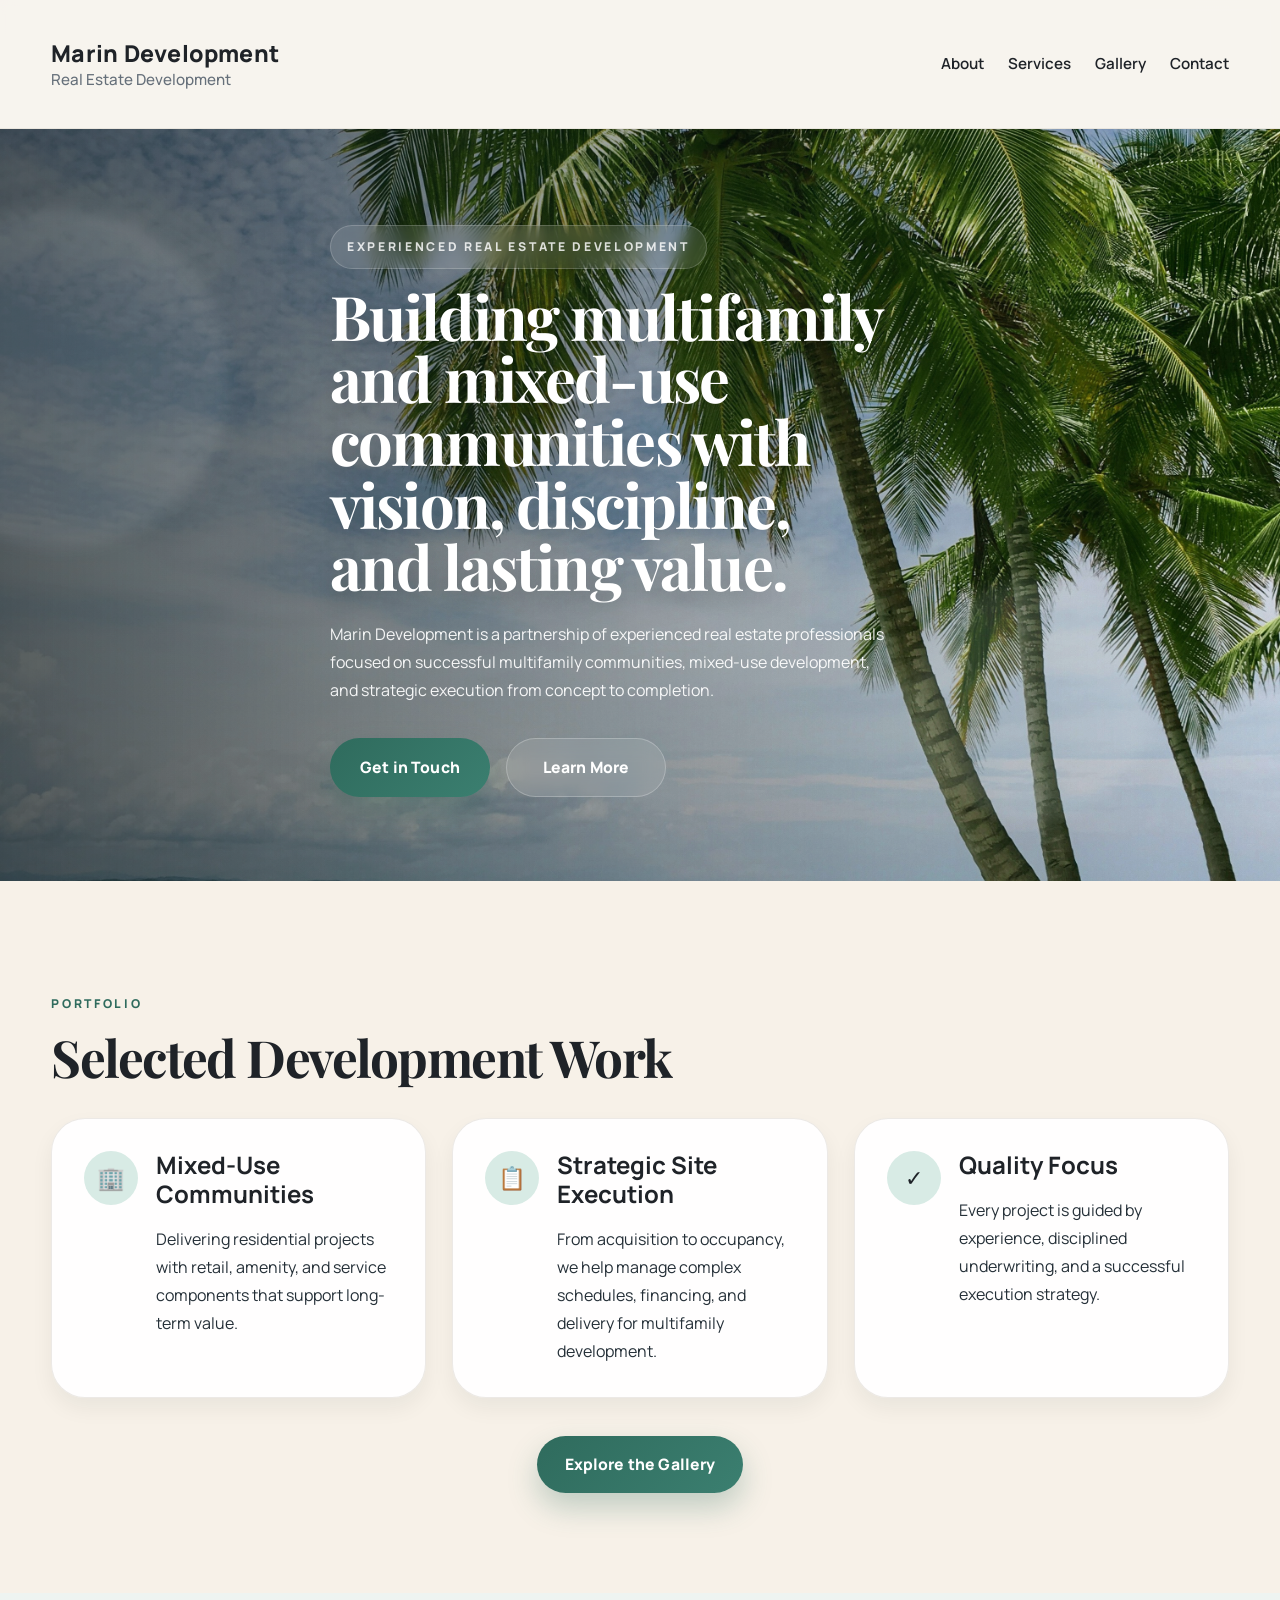
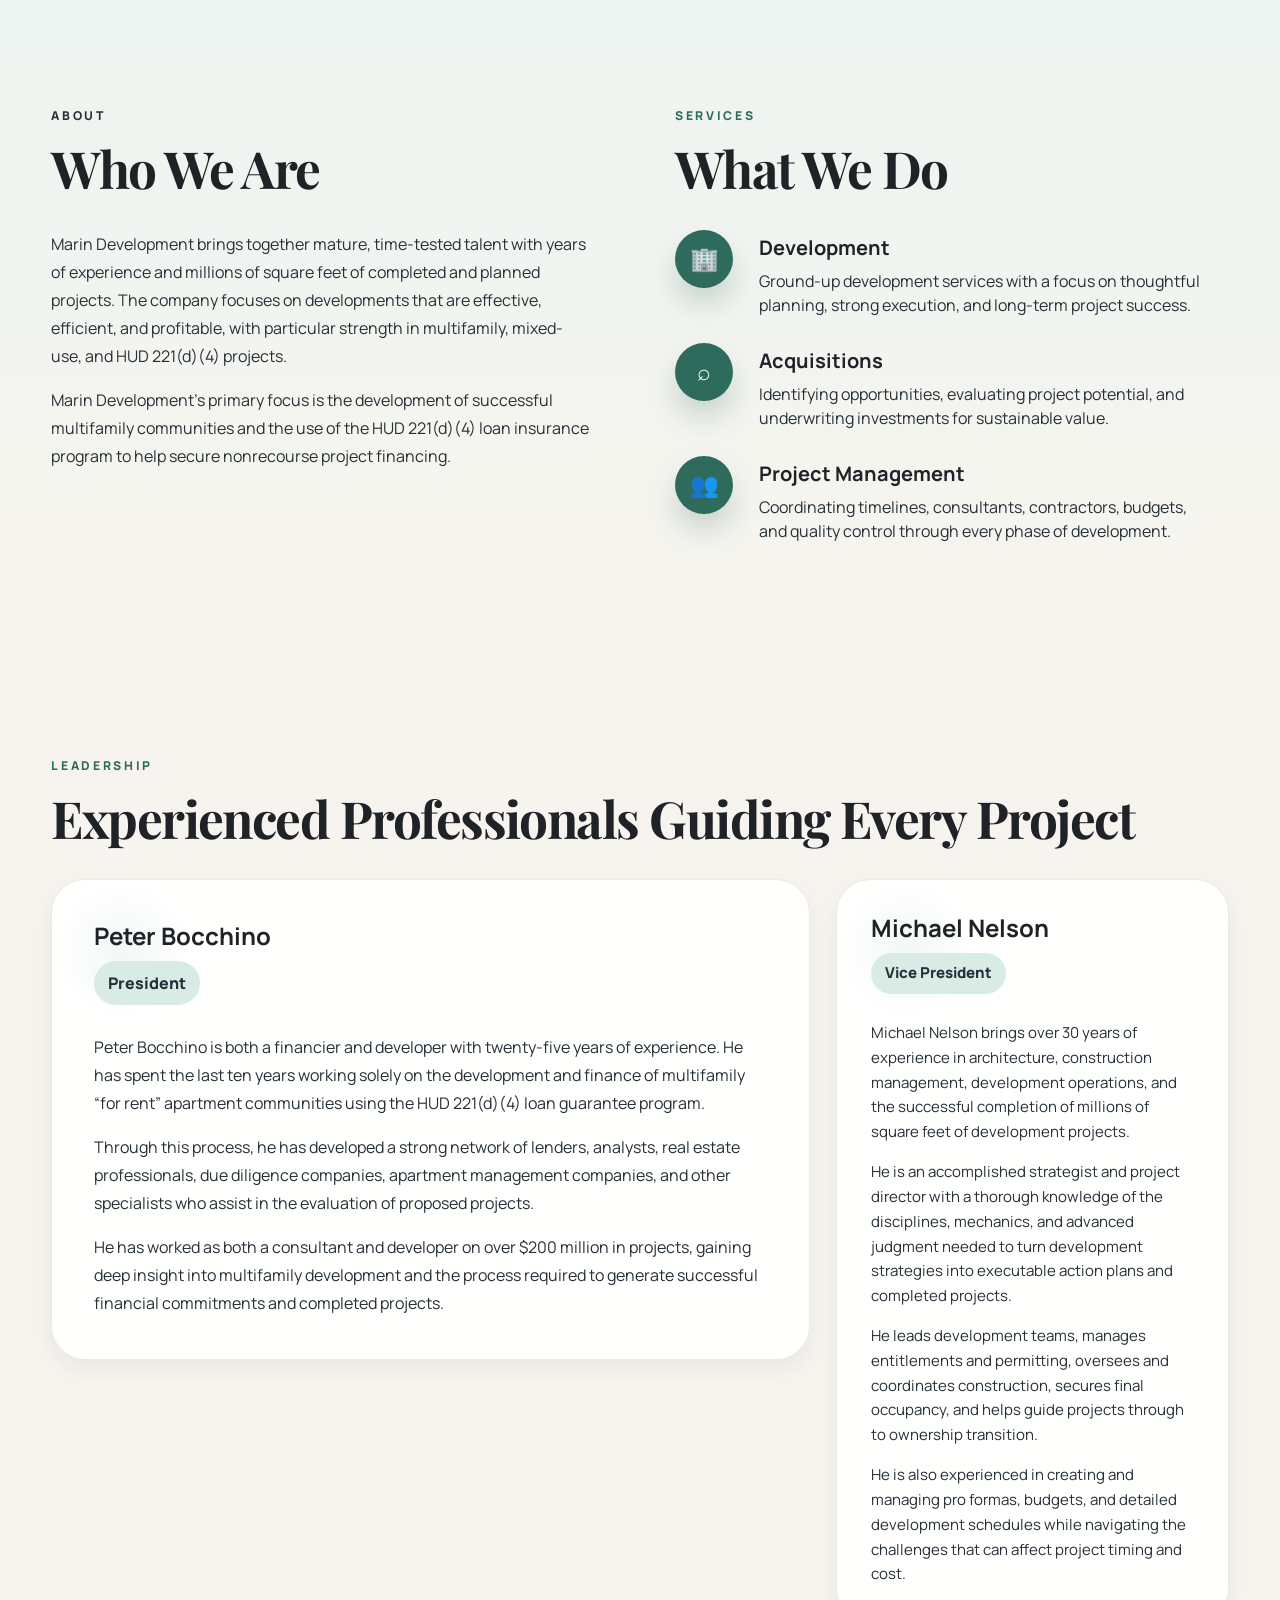
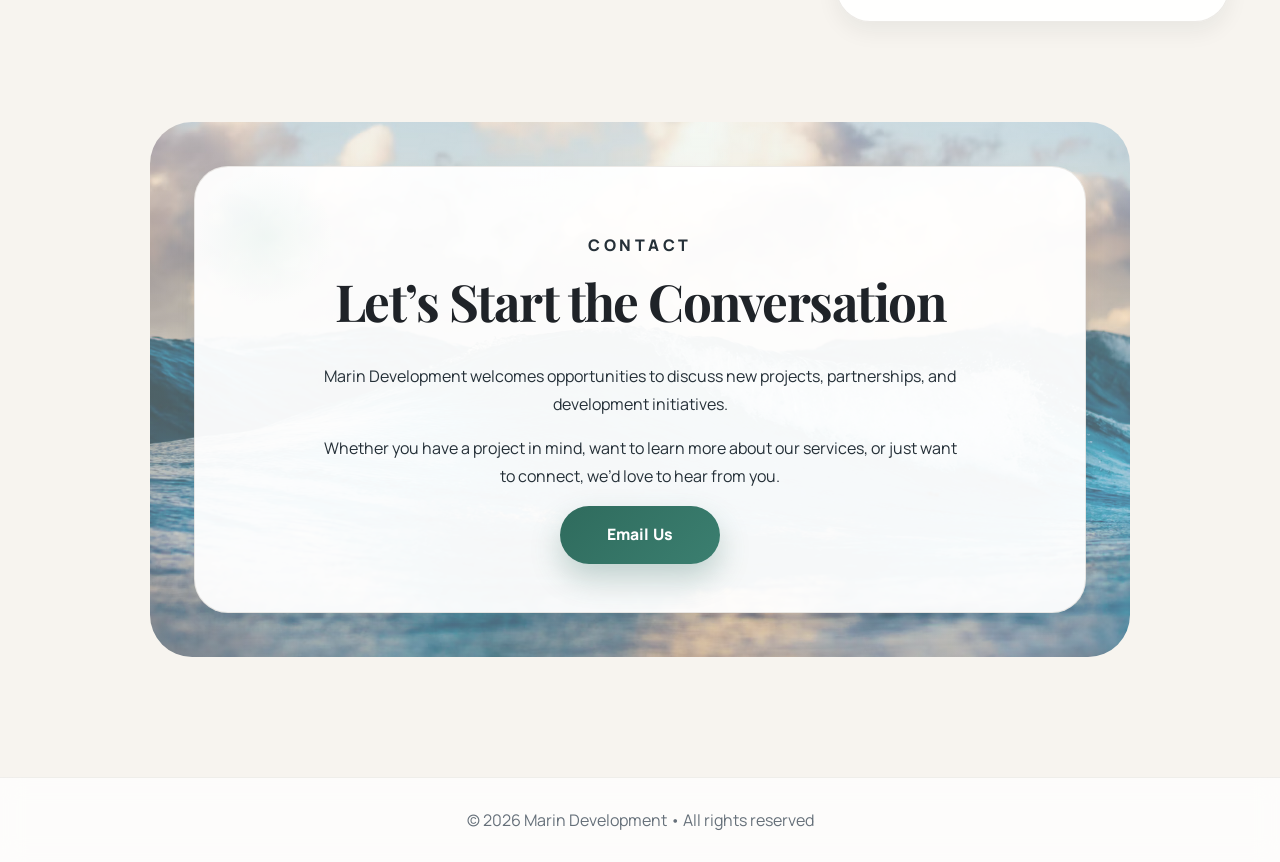
==== commit 9464937f: "Refactor about and services sections for improved layout and styling; add new background images for " ====
--- a/index.html
+++ b/index.html
@@ -73,70 +73,55 @@
       </div>
     </section>
 
-    <section id="about" class="section">
-      <div class="container">
-        <p class="section-kicker">About</p>
-        <h2 class="section-title">Who We Are</h2>
-
-        <div class="about-layout">
-          <div class="card">
-            <p>
-              Marin Development brings together mature, time-tested talent with years of
-              experience and millions of square feet of completed and planned projects.
-              The company focuses on developments that are effective, efficient, and profitable,
-              with particular strength in multifamily, mixed-use, and HUD 221(d)(4) projects.
-            </p>
-            <p>
-              Marin Development’s primary focus is the development of successful multifamily
-              communities and the use of the HUD 221(d)(4) loan insurance program to help
-              secure nonrecourse project financing.
-            </p>
-          </div>
-
-          <div class="card highlight-card">
-            <h3>What Sets Marin Development Apart</h3>
-            <ul class="feature-list">
-              <li>Experienced leadership across development, finance, architecture, and execution</li>
-              <li>Specialized focus on multifamily and mixed-use communities</li>
-              <li>Strong understanding of HUD 221(d)(4) project financing</li>
-              <li>Long-term, disciplined approach to planning and delivery</li>
-            </ul>
-          </div>
-        </div>
-
-        <!-- Insert Services here to reduce page length -->
-        <section id="services" class="section">
-          <div class="container">
-            <p class="section-kicker">Services</p>
-            <h2 class="section-title">What We Do</h2>
-
-            <section class="grid">
-              <div class="card">
-                <h3>Development</h3>
-                <p>
-                  Ground-up development services with a focus on thoughtful planning,
-                  strong execution, and long-term project success.
-                </p>
-              </div>
-              <div class="card">
-                <h3>Acquisitions</h3>
-                <p>
-                  Identifying opportunities, evaluating project potential, and underwriting
-                  investments for sustainable value.
-                </p>
-              </div>
-              <div class="card">
-                <h3>Project Management</h3>
-                <p>
-                  Coordinating timelines, consultants, contractors, budgets, and quality control
-                  through every phase of development.
-                </p>
-              </div>
-            </section>
-          </div>
-        </section>
-      </div>
-    </section>
+<section id="about" class="section about-services-section">
+  <div class="container about-services-layout">
+    <div class="about-column">
+      <p class="section-kicker">About</p>
+      <h2 class="section-title">Who We Are</h2>
+
+      <p>
+        Marin Development brings together mature, time-tested talent with years of
+        experience and millions of square feet of completed and planned projects.
+        The company focuses on developments that are effective, efficient, and profitable,
+        with particular strength in multifamily, mixed-use, and HUD 221(d)(4) projects.
+      </p>
+
+      <p>
+        Marin Development’s primary focus is the development of successful multifamily
+        communities and the use of the HUD 221(d)(4) loan insurance program to help
+        secure nonrecourse project financing.
+      </p>
+    </div>
+
+    <div id="services" class="services-column">
+      <p class="section-kicker">Services</p>
+      <h2 class="section-title">What We Do</h2>
+
+      <div class="service-list">
+        <div class="service-item" data-icon="🏢">
+          <div>
+            <h3>Development</h3>
+            <p>Ground-up development services with a focus on thoughtful planning, strong execution, and long-term project success.</p>
+          </div>
+        </div>
+
+        <div class="service-item" data-icon="⌕">
+          <div>
+            <h3>Acquisitions</h3>
+            <p>Identifying opportunities, evaluating project potential, and underwriting investments for sustainable value.</p>
+          </div>
+        </div>
+
+        <div class="service-item" data-icon="👥">
+          <div>
+            <h3>Project Management</h3>
+            <p>Coordinating timelines, consultants, contractors, budgets, and quality control through every phase of development.</p>
+          </div>
+        </div>
+      </div>
+    </div>
+  </div>
+</section>
 
     <section id="leadership" class="section section-alt">
       <div class="container">
--- a/styles.css
+++ b/styles.css
@@ -756,4 +756,125 @@
 
 .card:hover {
   transform: translateY(-8px);
+}
+
+/* Final homepage refinement */
+
+.section-portfolio {
+  background: #f7f1e8;
+}
+
+.about-services-section {
+  background:
+    linear-gradient(rgba(235, 244, 240, 0.78), rgba(235, 244, 240, 0.84)),
+    url("images/waves2.png") center center / cover no-repeat;
+}
+
+.about-services-layout {
+  display: grid;
+  grid-template-columns: 1fr 1fr;
+  gap: 70px;
+  align-items: start;
+}
+
+.about-column,
+.services-column {
+  max-width: 540px;
+}
+
+.about-column p,
+.service-item p {
+  color: #253038;
+}
+
+.service-list {
+  display: grid;
+  gap: 26px;
+}
+
+.service-item {
+  display: grid;
+  grid-template-columns: 64px 1fr;
+  gap: 20px;
+  align-items: start;
+}
+
+.service-item::before {
+  content: attr(data-icon);
+  width: 58px;
+  height: 58px;
+  display: grid;
+  place-items: center;
+  border-radius: 999px;
+  background: var(--primary);
+  color: #fff;
+  font-size: 1.45rem;
+  box-shadow: 0 16px 28px rgba(47, 107, 93, 0.22);
+}
+
+.service-item h3 {
+  margin: 0 0 4px;
+  font-size: 1.25rem;
+}
+
+.service-item p {
+  margin: 0;
+  line-height: 1.5;
+}
+
+.section-alt {
+  background: #f7f4ef;
+}
+
+.leadership-grid {
+  grid-template-columns: 1.45fr 0.75fr;
+  align-items: start;
+}
+
+.leader-card:first-child {
+  padding: 42px;
+}
+
+.leader-card:last-child {
+  padding: 34px;
+}
+
+.leader-card:last-child p {
+  font-size: 0.94rem;
+  line-height: 1.65;
+}
+
+.contact-section {
+  background: var(--bg);
+  padding-top: 0;
+}
+
+.contact-section .container {
+  width: min(92%, 980px);
+  padding: 44px;
+  border-radius: 42px;
+  background:
+    linear-gradient(rgba(223, 240, 235, 0.35), rgba(223, 240, 235, 0.35)),
+    url("images/waves.png") center center / cover no-repeat;
+}
+
+.contact-card {
+  max-width: none;
+  background: rgba(255, 255, 255, 0.95);
+}
+
+@media (max-width: 980px) {
+  .about-services-layout,
+  .leadership-grid {
+    grid-template-columns: 1fr;
+  }
+
+  .about-column,
+  .services-column {
+    max-width: none;
+  }
+
+  .contact-section .container {
+    padding: 24px;
+  }
 }
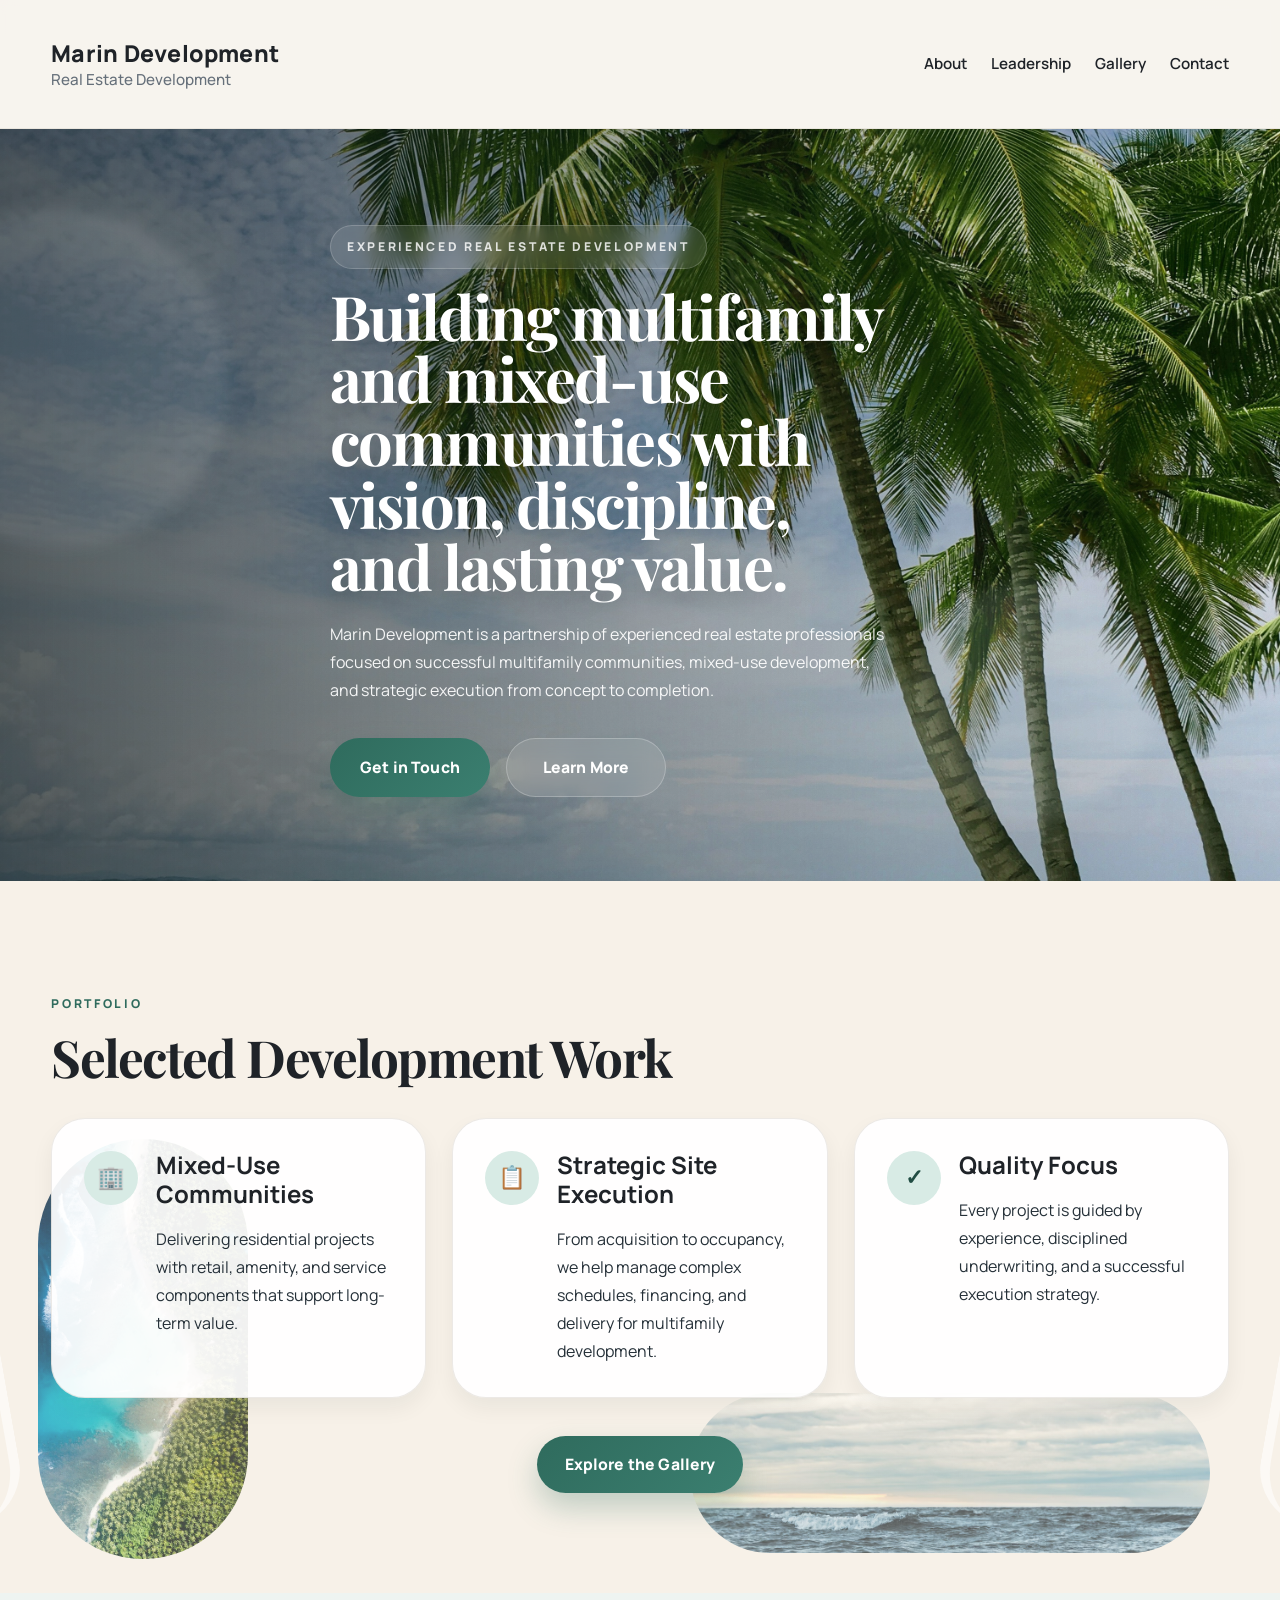
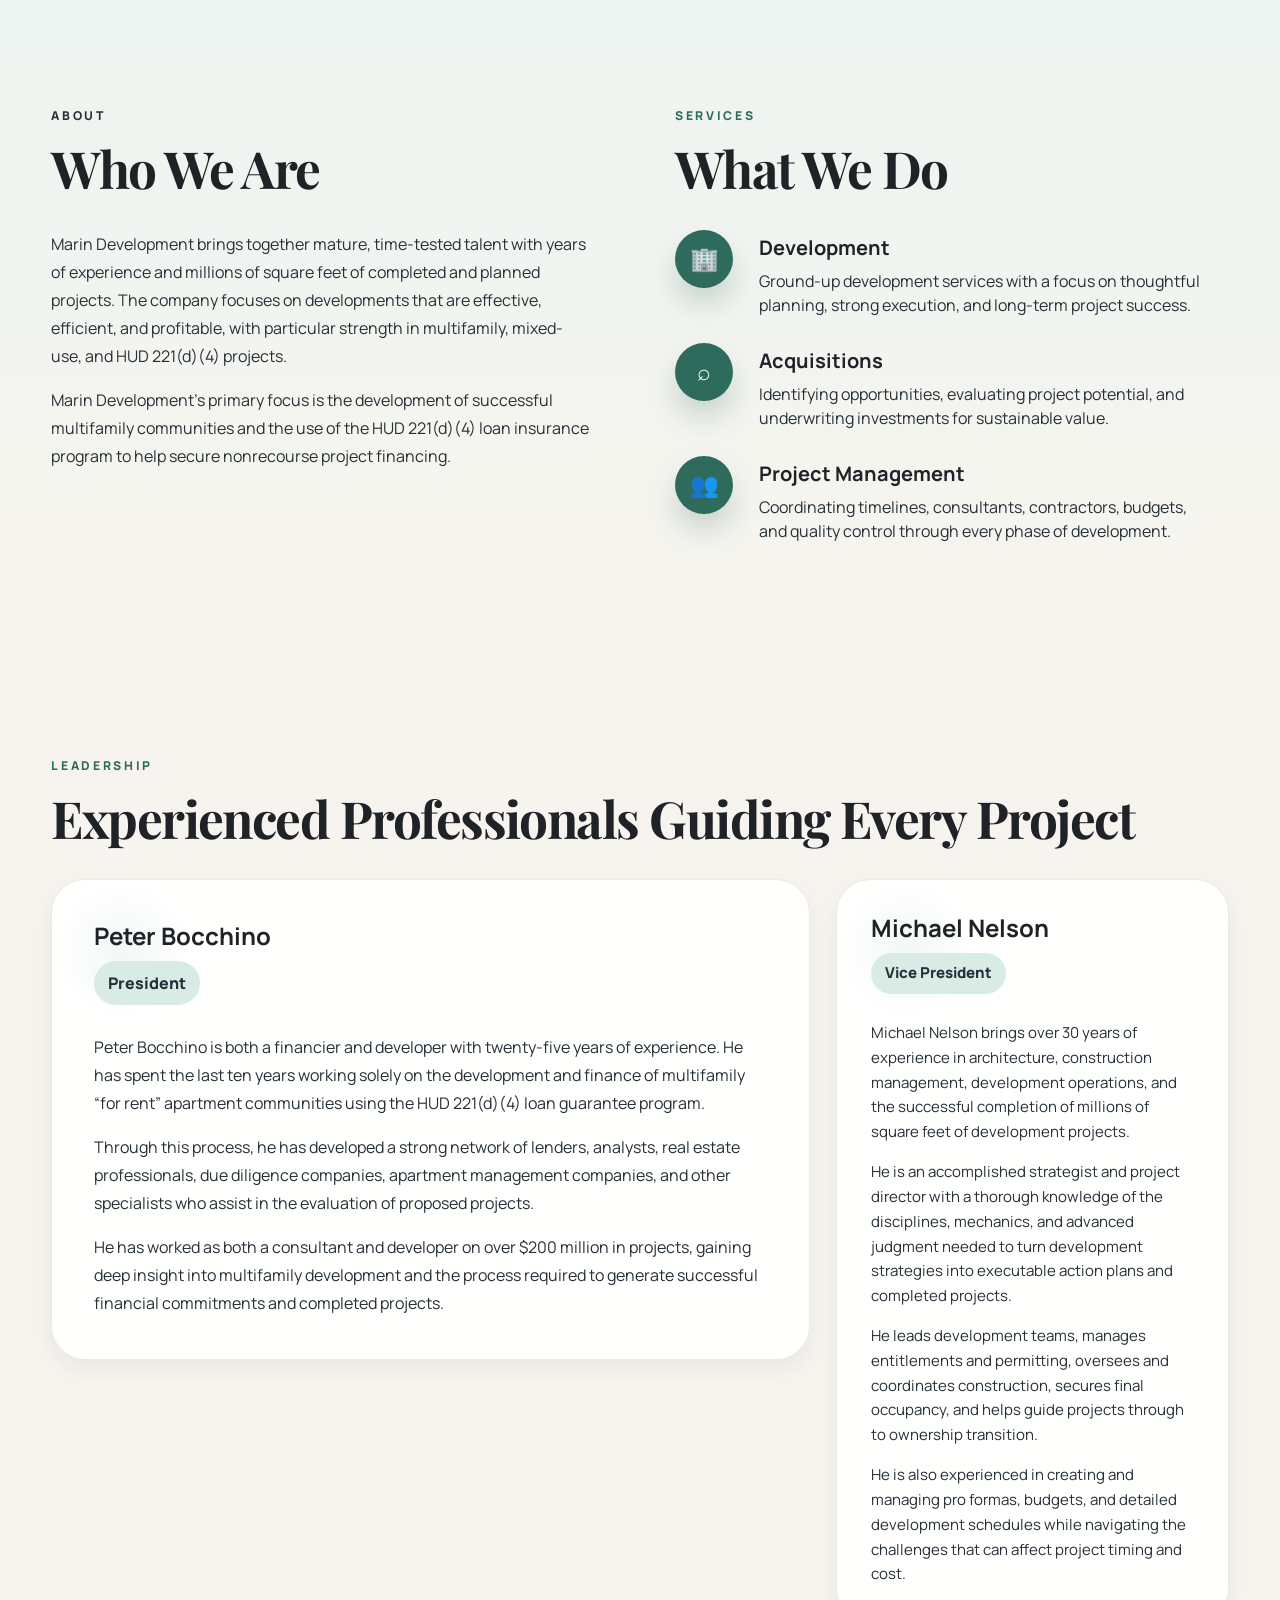
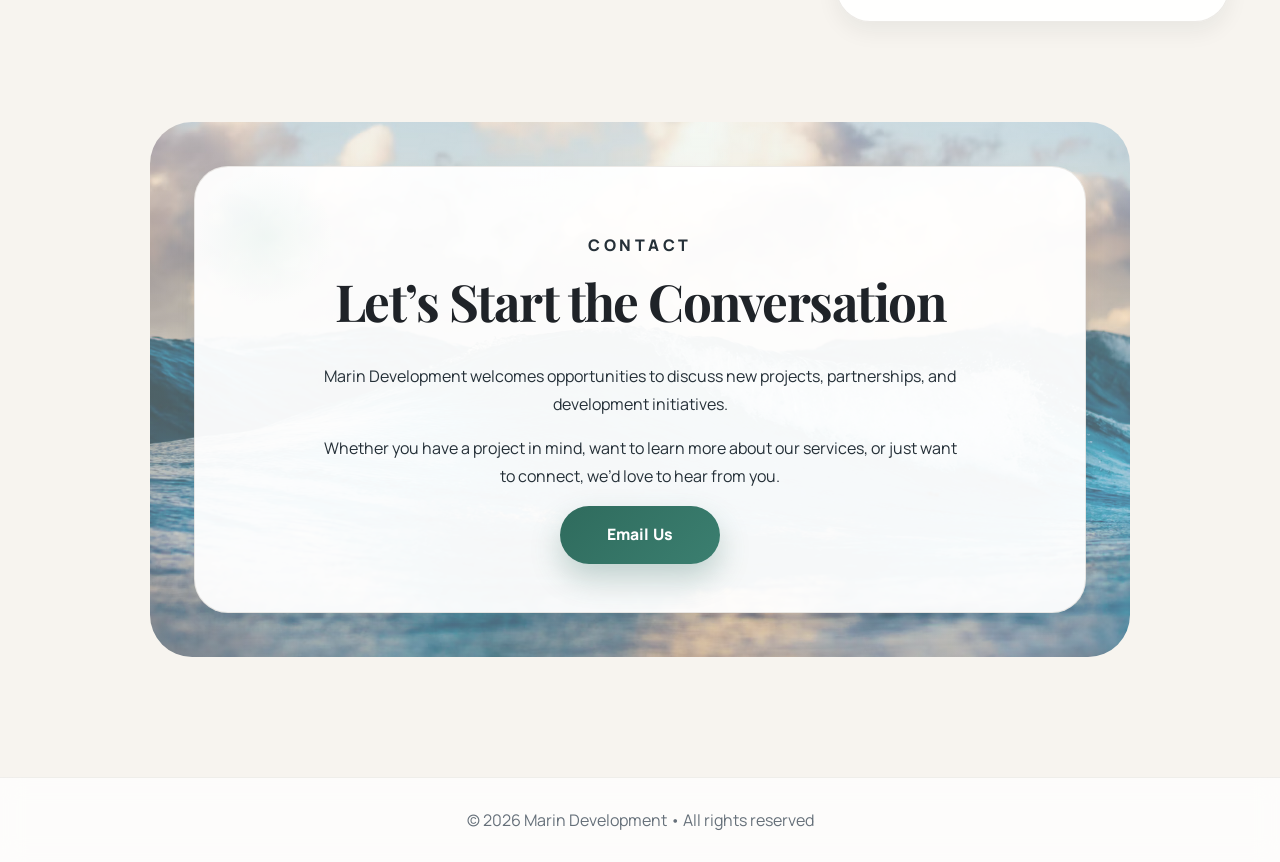
==== commit a1ab8a49: "Refactor navigation links for improved structure; add portfolio section styles and decorative elemen" ====
--- a/index.html
+++ b/index.html
@@ -15,9 +15,9 @@
     </a>
     <nav class="site-nav">
       <a href="#about">About</a>
-      <a href="#services">Services</a>
-      <a href="gallery.html">Gallery</a>
-      <a href="#contact">Contact</a>
+<a href="#leadership">Leadership</a>
+<a href="gallery.html">Gallery</a>
+<a href="#contact">Contact</a>
     </nav>
   </div>
 </header>
--- a/styles.css
+++ b/styles.css
@@ -877,4 +877,80 @@
   .contact-section .container {
     padding: 24px;
   }
+}
+
+/* Portfolio polish: image blocks + decorative side lines */
+
+.section-portfolio {
+  position: relative;
+  overflow: hidden;
+  background: #f7f1e8;
+}
+
+.section-portfolio::before {
+  content: "";
+  position: absolute;
+  left: 38px;
+  bottom: 34px;
+  width: 210px;
+  height: 420px;
+  border-radius: 120px;
+  background:
+    linear-gradient(rgba(247, 241, 232, 0.18), rgba(247, 241, 232, 0.18)),
+    url("images/beach2.png") center center / cover no-repeat;
+  opacity: 0.9;
+  z-index: 0;
+}
+
+.section-portfolio::after {
+  content: "";
+  position: absolute;
+  right: 70px;
+  bottom: 40px;
+  width: 520px;
+  height: 160px;
+  border-radius: 80px;
+  background:
+    linear-gradient(rgba(247, 241, 232, 0.12), rgba(247, 241, 232, 0.12)),
+    url("images/waves2.png") center center / cover no-repeat;
+  opacity: 0.75;
+  z-index: 0;
+}
+
+.section-portfolio .container {
+  position: relative;
+  z-index: 2;
+}
+
+.section-portfolio .container::before,
+.section-portfolio .container::after {
+  content: "";
+  position: absolute;
+  top: -70px;
+  width: 95px;
+  height: 620px;
+  border-radius: 999px;
+  pointer-events: none;
+  opacity: 0.75;
+  z-index: -1;
+}
+
+.section-portfolio .container::before {
+  left: -190px;
+  border-left: 10px solid rgba(47, 107, 93, 0.55);
+  border-right: 10px solid rgba(255, 255, 255, 0.75);
+  transform: rotate(-10deg);
+}
+
+.section-portfolio .container::after {
+  right: -190px;
+  border-left: 10px solid rgba(255, 255, 255, 0.75);
+  border-right: 10px solid rgba(47, 107, 93, 0.55);
+  transform: rotate(10deg);
+}
+
+.portfolio-card::before {
+  color: var(--primary-dark);
+  font-family: Georgia, serif;
+  font-weight: 700;
 }
